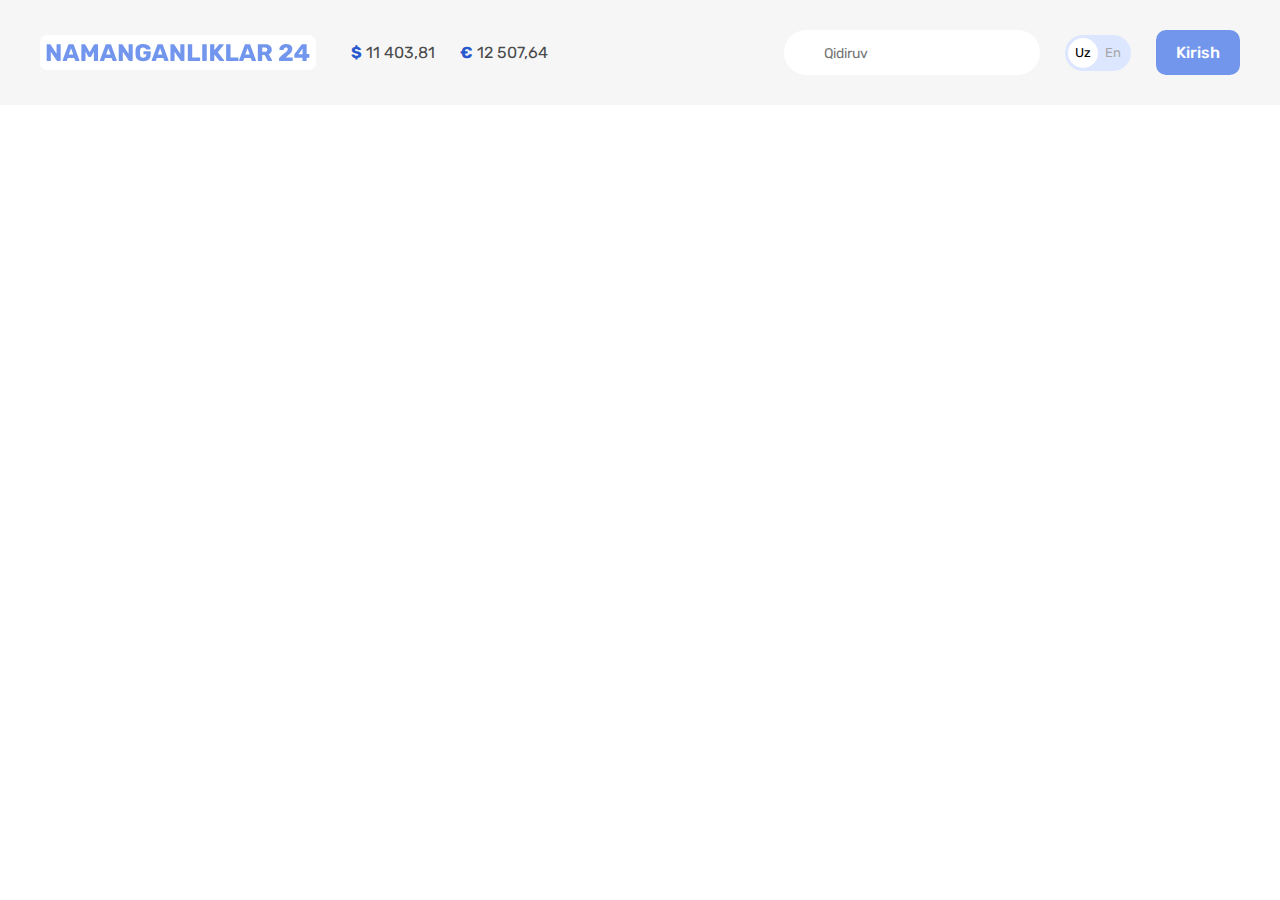
==== index.html @ aa5acceb "Add global search form and focus styles" ====
<!DOCTYPE html>
<html lang="uz">
<head>
  <meta charset="UTF-8">
  <meta http-equiv="X-UA-Compatible" content="IE=edge">
  <meta name="viewport" content="width=device-width, initial-scale=1.0">
  <title>N24</title>
  
  <!-- FONTS -->
  <link rel="preconnect" href="https://fonts.googleapis.com">
  <link rel="preconnect" href="https://fonts.gstatic.com" crossorigin>
  <link href="https://fonts.googleapis.com/css2?family=Rubik:wght@400;500;700&display=swap" rel="stylesheet">
  
  <!-- STYLE -->
  <link rel="stylesheet" href="../css/normalize.css">
  <link rel="stylesheet" href="../css/style.css">
</head>
<body>
  <!-- SITE HEADER -->
  <header class="site-header">
    
    <!-- SITE-HEADER-TOP -->
    <div class="site-header-top">
      <div class="site-header-top-container container">
        <!-- SITE-HEADER-LOGO -->
        <a class="site-header-logo" href="index.html">
          <img class="logo-img" src="img/logo-purple.svg" alt="N24 logo" width="264" height="28">
        </a>

        <!-- CURRENCY-RATES -->
        <ul class="currency-rates">
          <li class="currency-rates-item">
            <b class="currency-rates-type">$</b>
            <span class="currency-rates-value">11 403,81</span>
          </li>
          <li class="currency-rates-item">
            <b class="currency-rates-type">€</b>
            <span class="currency-rates-value">12 507,64</span>
          </li>
        </ul>

        <!-- GLOBAL-SEARCH-FORM -->
        <form class="global-search-form" action="https://echo.htmlacademy.ru" method="GET">
          <input class="global-search-form-input" type="search" id="" name="search" placeholder="Qidiruv" aria-label="Qidiruv" required >
        </form>
        <!-- LANG-TOGGLE -->
        <div class="lang-toggle">
          <a class="lang-toggle-link lang-toggle-link-active" href="index.html">Uz</a>
          <a class="lang-toggle-link" href="index.html/en">En</a>
        </div>

        <!-- SITE-HEADER-AUTH -->
        <a class="button button-primary" href="#">Kirish</a>
      </div>
    </div>
  </header>












  <!-- SITE NAV -->








</body>
</html>
---- css/style.css ----
/* GLOBAL */
*{
  box-sizing: border-box;
}

html{
  height: 100%;
  scroll-behavior: smooth;
}

body{
  display: flex;
  flex-direction: column;
  height: 100%;
  padding: 0;
  margin: 0;
  font-family: "Rubik", "Arial", sans-serif;
  font-size: 16px;
  line-height: 22px;
  background-color: #ffffff;
  color: #4a4b4c;
}

img{
  max-width: 100%;
  height: auto;
}

/* OUTLINE-STYLES */

*:focus{
  outline: 2px dashed #7296ec;
  outline-offset: 2px;
}


/* BUTTON */
.button{
  display: inline-block;
  padding: 13px 20px;
  border-radius: 10px;
  font-size: 16px;
  line-height: normal;
  font-weight: 500;
  text-decoration: none;
  text-align: center;
  cursor: pointer;
}

.button-primary:hover{
  opacity: 0.8;
}

.button-primary:active{
  opacity: 0.6;
}

.button-primary{
  background: #7296EC;
  color: #fff;
}

/* CONTAINER */
.container{
  width: 100%;
  max-width: 1240px;
  padding-left: 20px;
  padding-right: 20px;
  margin-left: auto;
  margin-right: auto;
}


/* SITE-HEADER */


/* SITE-HEADER-TOP */
.site-header-top {
  padding-top: 30px;
  padding-bottom: 30px;
  background-color: #f6f6f6;

}

.site-header-top-container {
  display: flex;
  align-items: center;
}

.site-header-logo {
  display: flex;
  padding: 8px 6px;
  margin-right: 35px;
  border-radius: 7px;
  background-color: #fff;
}

.site-header-logo:hover{
  opacity: 0.8;
}

.site-header-logo:active{
  opacity: 0.6;
}

/* CURRENCY-RATES */
.currency-rates {
  display: flex;
  align-items: center;
  padding: 0;
  margin: 0;
  margin-right: auto;
  list-style: none;
}
.currency-rates-item:not(:last-child) {
  margin-right: 25px;
}
.currency-rates-type {
  color: #2959ce;
}


/* GLOBAL-SEARCH-FORM */

.global-search-form{
  margin-right: 25px;
}

.global-search-form-input{
  padding-left: 40px;
  padding-right: 20px;
  padding-top: 15px;
  padding-bottom: 13px;
  border: none;
  border-radius: 60px;
  font-size: 14px;
  line-height: normal;
}


/* LANG-TOGGLE  */
.lang-toggle {
  display: flex;
  padding: 3px;
  margin-right: 25px;
  border-radius: 39px;
  background-color: #dce6ff;
}
.lang-toggle-link {
  width: 30px;
  height: 30px;
  border-radius: 50%;
  font-size: 13px;
  line-height: 30px;
  color: #a6a6a6;
  text-align: center;
  text-decoration: none;
}
.lang-toggle-link-active {
  background-color: #fff;
  color: #000;
}
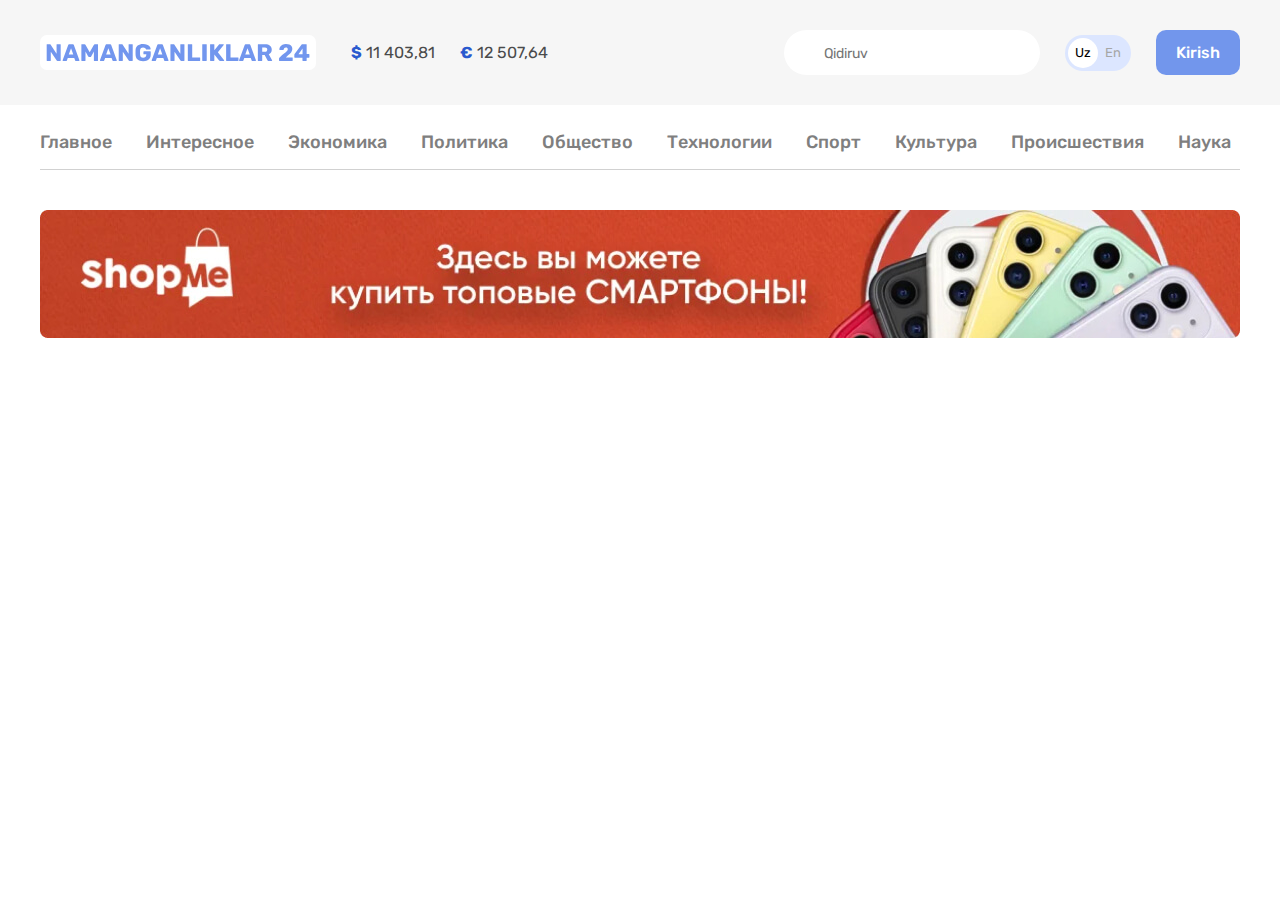
==== commit 2338a51c: "Add sitenav and site-header banner" ====
--- a/index.html
+++ b/index.html
@@ -53,6 +53,28 @@
         <a class="button button-primary" href="#">Kirish</a>
       </div>
     </div>
+    <div class="container">
+      <nav class="sitenav">
+        <ul class="sitenav-list">
+          <li class="sitenav-item"><a class="sitenav-link" href="#">Главное</a></li>
+          <li class="sitenav-item"><a class="sitenav-link" href="#">Интересное</a></li>
+          <li class="sitenav-item"><a class="sitenav-link" href="#">Экономика</a></li>
+          <li class="sitenav-item"><a class="sitenav-link" href="#">Политика</a></li>
+          <li class="sitenav-item"><a class="sitenav-link" href="#">Общество</a></li>
+          <li class="sitenav-item"><a class="sitenav-link" href="#">Технологии</a></li>
+          <li class="sitenav-item"><a class="sitenav-link" href="#">Спорт</a></li>
+          <li class="sitenav-item"><a class="sitenav-link" href="#">Культура</a></li>
+          <li class="sitenav-item"><a class="sitenav-link" href="#">Происшествия</a></li>
+          <li class="sitenav-item"><a class="sitenav-link" href="#">Наука</a></li>
+        </ul>
+      </nav>
+      <!-- SITE-HEADER-BANNER -->
+      <aside class="site-header-banner">
+        <a class="site-header-banner-link" href="https://olcha.uz" target="_blank">
+          <img class="site-header-banner-img" src="img/shopme-banner.jpg" alt="ShopMe banner" width="1200" height="128" srcset="img/shopme-banner.jpg 1x, img/shopme-banner@2x.jpg 2x">
+        </a>
+      </aside>
+    </div>
   </header>
 
 
--- a/css/style.css
+++ b/css/style.css
@@ -78,6 +78,7 @@
 .site-header-top {
   padding-top: 30px;
   padding-bottom: 30px;
+  margin-bottom: 10px;
   background-color: #f6f6f6;
 
 }
@@ -160,3 +161,44 @@
   background-color: #fff;
   color: #000;
 }
+
+.sitenav {
+  padding-top: 12px;
+  padding-bottom: 12px;
+  margin-bottom: 40px;
+  border-bottom: 1px solid #d1d1d1;
+  font-size: 18px;
+  font-weight: 500;
+  line-height: normal;
+}
+.sitenav-list {
+  display: flex;
+  flex-wrap: wrap;
+  align-items: center;
+  padding: 0;
+  margin: 0;
+  list-style: none;
+}
+.sitenav-item{
+  margin-top: 4px;
+  margin-bottom: 4px;
+}
+.sitenav-item:not(:last-child) {
+  margin-right: 34px;
+}
+.sitenav-link {
+  display: block;
+  color: #7f7f7f;
+  text-decoration: none;
+}
+.sitenav-link:hover{
+  color: #7296ec;
+}
+.sitenav-link:active{
+  opacity: 0.6;
+}
+
+/* SITE-HEADER-BANNER */
+.site-header-banner-link{
+  display: flex;
+}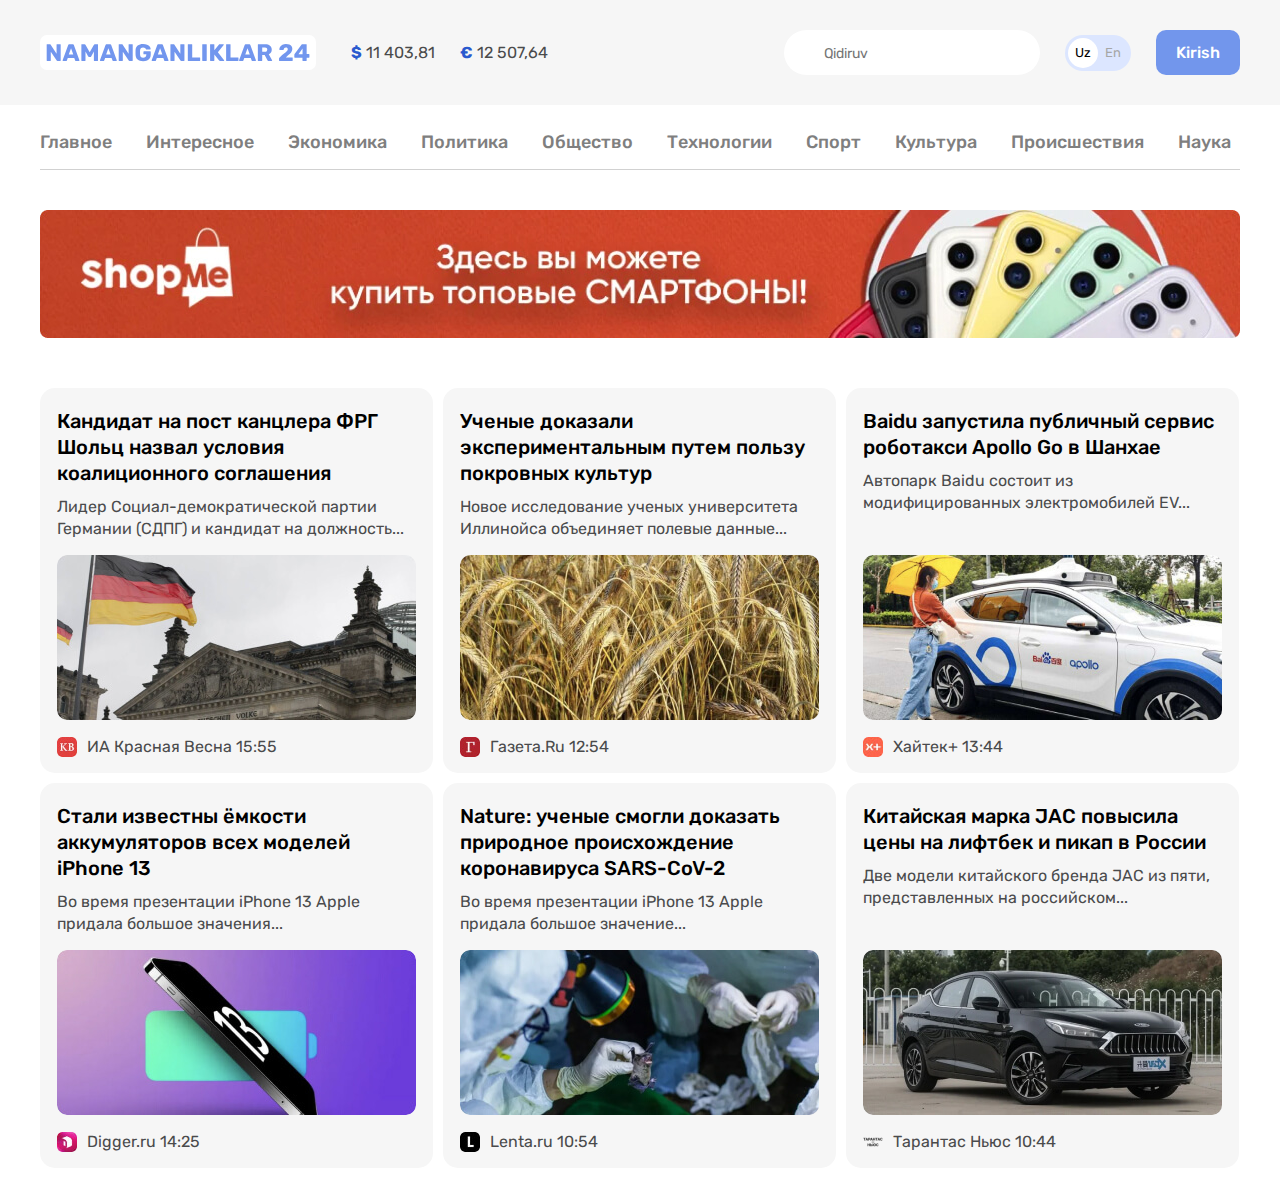
==== commit 46b413eb: "Add news grid" ====
--- a/index.html
+++ b/index.html
@@ -41,7 +41,7 @@
 
         <!-- GLOBAL-SEARCH-FORM -->
         <form class="global-search-form" action="https://echo.htmlacademy.ru" method="GET">
-          <input class="global-search-form-input" type="search" id="" name="search" placeholder="Qidiruv" aria-label="Qidiruv" required >
+          <input class="global-search-form-input" type="search" name="search" placeholder="Qidiruv" aria-label="Qidiruv" required >
         </form>
         <!-- LANG-TOGGLE -->
         <div class="lang-toggle">
@@ -77,7 +77,106 @@
     </div>
   </header>
 
-
+  <!-- MAIN-CONTENT -->
+  <main class="main-content">
+    <div class="container">
+    <!-- <h1>Namanganliklar24 - news site</h1> -->
+    <!-- TOP-NEWS -->
+    <section class="top-news">
+      <!-- <h2>Muhim yangiliklar</h2> -->
+      <!-- NEWS-GRID -->
+      <div class="news-grid">
+        <!-- NEWS-GRID-ITEM -->
+        <article class="news-grid-item article-card">
+          <h3 class="article-card-title">
+            <a class="article-card-link" href="#">Кандидат на пост канцлера ФРГ Шольц назвал условия коалиционного соглашения</a>
+          </h3>
+          <p class="article-card-text">Лидер Социал-демократической партии Германии (СДПГ) и кандидат на должность...</p>
+          <img class="article-card-img" src="img/germany.jpg" alt="geramany flag" width="360" height="165" srcset="img/germany.jpg 1x, img/germany@2x.jpg 2x">
+          <footer class="article-card-footer">
+            <img class="article-card-source-icon" src="img/krasnaya-vesna.jpg" alt="krasnaya-vesna" width="20" height="20" srcset="img/krasnaya-vesna.jpg, img/krasnaya-vesna@2x.jpg 2x">
+            <div class="article-card-source-time">
+              <span class="article-card-source">ИА Красная Весна</span>
+              <time datetime="2023-05-12T15:55:00">15:55</time>
+            </div>
+          </footer>
+        </article>
+        <article class="news-grid-item article-card">
+          <h3 class="article-card-title">
+            <a class="article-card-link" href="#">Ученые доказали экспериментальным путем пользу покровных культур</a>
+          </h3>
+          <p class="article-card-text">Новое исследование ученых университета Иллинойса объединяет полевые данные... </p>
+          <img class="article-card-img" src="img/wheat.jpg" alt="wheat image" width="360" height="165" srcset="img/wheat.jpg 1x, img/wheat@2x.jpg 2x">
+          <footer class="article-card-footer">
+            <img class="article-card-source-icon" src="img/gazeta-ru.jpg" alt="gazeta ru" width="20" height="20" srcset="img/gazeta-ru.jpg 1x, img/gazeta-ru@2x.jpg 2x">
+            <div class="article-card-source-time">
+              <span class="article-card-source">Газета.Ru</span>
+              <time datetime="2023-05-12T12:54:00">12:54</time>
+            </div>
+          </footer>
+        </article>
+        <article class="news-grid-item article-card">
+          <h3 class="article-card-title">
+            <a class="article-card-link" href="#">Baidu запустила публичный сервис роботакси Apollo Go в Шанхае</a>
+          </h3>
+          <p class="article-card-text">Автопарк Baidu состоит из модифицированных электромобилей EV... </p>
+          <img class="article-card-img" src="img/baidu.jpg" alt=" baidu car" width="360" height="165" srcset="img/baidu.jpg 1x, img/baidu@2x.jpg 2x">
+          <footer class="article-card-footer">
+            <img class="article-card-source-icon" src="img/hitech-plus.jpg" alt="hi tech plus" width="20" height="20" srcset="img/hitech-plus.jpg 1x, img/hitech-plus@2x.jpg 2x">
+            <div class="article-card-source-time">
+              <span class="article-card-source">Хайтек+</span>
+              <time datetime="2023-05-12T12:44:00">13:44</time>
+            </div>
+          </footer>
+        </article>
+        <article class="news-grid-item article-card">
+          <h3 class="article-card-title">
+            <a class="article-card-link" href="#">Стали известны ёмкости аккумуляторов всех моделей iPhone 13</a>
+          </h3>
+          <p class="article-card-text">Во время презентации iPhone 13 Apple придала большое значения...</p>
+          <img class="article-card-img" src="img/iphone13.jpg" alt="iphone 13" width="360" height="165" srcset="img/iphone13.jpg 1x, img/iphone13@2x.jpg 2x">
+          <footer class="article-card-footer">
+            <img class="article-card-source-icon" src="img/digger-logo.jpg" alt=" digger news" width="20" height="20" srcset="img/digger-logo.jpg 1x, img/digger-logo@2x.jpg 2x">
+            <div class="article-card-source-time">
+              <span class="article-card-source">Digger.ru</span>
+              <time datetime="2023-05-12T14:25:00">14:25</time>
+            </div>
+          </footer>
+        </article>
+        <article class="news-grid-item article-card">
+          <h3 class="article-card-title">
+            <a class="article-card-link" href="#">Nature: ученые смогли доказать природное происхождение коронавируса SARS-CoV-2</a>
+          </h3>
+          <p class="article-card-text">Во время презентации iPhone 13 Apple придала большое значение...</p>
+          <img class="article-card-img" src="img/sars-cov-2.jpg" alt="covid" width="360" height="165" srcset="img/sars-cov-2.jpg 1x, img/sars-cov-2@2x.jpg 2x">
+          <footer class="article-card-footer">
+            <img class="article-card-source-icon" src="img/Lenta.jpg" alt="lenta news" width="20" height="20" srcset="img/Lenta.jpg 1x, img/Lenta@2x.jpg 2x">
+            <div class="article-card-source-time">
+              <span class="article-card-source">Lenta.ru</span>
+              <time datetime="2023-05-12T10:54:00">10:54</time>
+            </div>
+          </footer>
+        </article>
+        <article class="news-grid-item article-card">
+          <h3 class="article-card-title">
+            <a class="article-card-link" href="#">Китайская марка JAC повысила цены на лифтбек и пикап в России</a>
+          </h3>
+          <p class="article-card-text">Две модели китайского бренда JAC из пяти, представленных на российском...</p>
+          <img class="article-card-img" src="img/jac.jpg" alt="jac auto" width="360" height="165" srcset="img/jac.jpg 1x, img/jac@2x.jpg 2x">
+          <footer class="article-card-footer">
+            <img class="article-card-source-icon" src="img/tarantas-news.png" alt="tarantas news" width="20" height="20" srcset="img/tarantas-news.png 1x, img/tarantas-news@2x.png 2x">
+            <div class="article-card-source-time">
+              <span class="article-card-source">Тарантас Ньюс</span>
+              <time datetime="2023-05-12T10:44:00">10:44</time>
+            </div>
+          </footer>
+        </article>
+      </div>
+
+
+    </section>
+    </div>
+  </main>
 
 
 
--- a/css/style.css
+++ b/css/style.css
@@ -201,4 +201,75 @@
 /* SITE-HEADER-BANNER */
 .site-header-banner-link{
   display: flex;
+}
+
+/* MAIN-CONTENT */
+.main-content{
+  flex-grow: 1;
+  padding-top: 50px;
+}
+
+
+/* NEWS-GRID */
+.news-grid {
+  display: flex;
+  flex-wrap: wrap;
+  margin-left: -10px;
+}
+.news-grid-item {
+  width: 393px;
+  margin-left: 10px;
+  margin-bottom: 10px;
+}
+.article-card {
+  display: flex;
+  flex-direction: column;
+  padding: 20px 17px 15px;
+  border-radius: 15px;
+  background-color: #f6f6f6;
+}
+.article-card-title {
+  margin-top: 0;
+  margin-bottom: 10px;
+  font-size: 20px;
+  font-weight: 500;
+  line-height: 26px;
+}
+.article-card-link {
+  display: inline-block;
+  color:#000;
+  text-decoration: none;
+}
+
+.article-card-link:hover{
+  color: #7296ec;
+}
+
+.article-card-link:active{
+  opacity: 0.6;
+}
+
+.article-card-text {
+  margin-top: 0;
+  margin-bottom: 15px;
+}
+.article-card-img {
+  width: 360px;
+  height: 165px;
+  margin-top: auto;
+  margin-bottom: 16px;
+  border-radius: 10px;
+  object-fit: cover;
+}
+.article-card-footer {
+  display: flex;
+  align-items: center;
+}
+.article-card-source-icon {
+  margin-right: 10px;
+  border-radius: 5px;
+}
+.article-card-source-time {
+}
+.article-card-source {
 }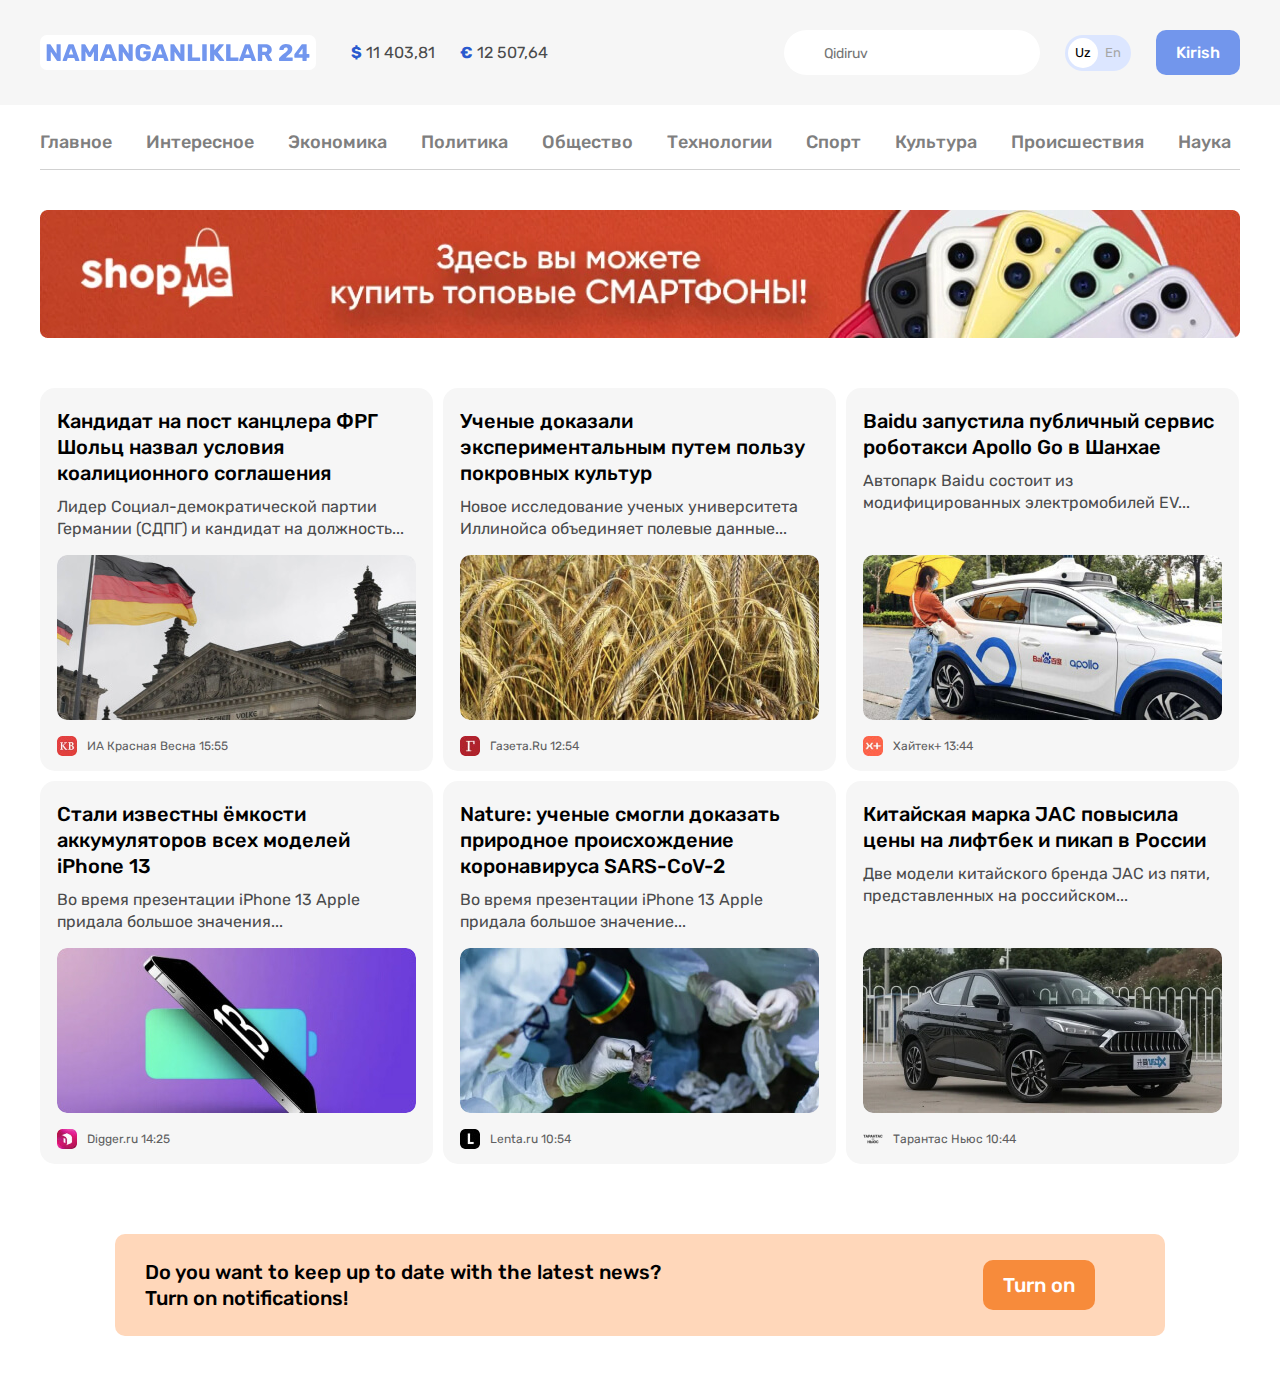
==== commit 9ecf2342: "Add notification cta" ====
--- a/index.html
+++ b/index.html
@@ -101,6 +101,7 @@
             </div>
           </footer>
         </article>
+        <!-- NEWS-GRID-ITEM -->
         <article class="news-grid-item article-card">
           <h3 class="article-card-title">
             <a class="article-card-link" href="#">Ученые доказали экспериментальным путем пользу покровных культур</a>
@@ -115,6 +116,7 @@
             </div>
           </footer>
         </article>
+        <!-- NEWS-GRID-ITEM -->
         <article class="news-grid-item article-card">
           <h3 class="article-card-title">
             <a class="article-card-link" href="#">Baidu запустила публичный сервис роботакси Apollo Go в Шанхае</a>
@@ -129,6 +131,7 @@
             </div>
           </footer>
         </article>
+        <!-- NEWS-GRID-ITEM -->
         <article class="news-grid-item article-card">
           <h3 class="article-card-title">
             <a class="article-card-link" href="#">Стали известны ёмкости аккумуляторов всех моделей iPhone 13</a>
@@ -143,6 +146,7 @@
             </div>
           </footer>
         </article>
+        <!-- NEWS-GRID-ITEM -->
         <article class="news-grid-item article-card">
           <h3 class="article-card-title">
             <a class="article-card-link" href="#">Nature: ученые смогли доказать природное происхождение коронавируса SARS-CoV-2</a>
@@ -157,6 +161,7 @@
             </div>
           </footer>
         </article>
+        <!-- NEWS-GRID-ITEM -->
         <article class="news-grid-item article-card">
           <h3 class="article-card-title">
             <a class="article-card-link" href="#">Китайская марка JAC повысила цены на лифтбек и пикап в России</a>
@@ -174,6 +179,13 @@
       </div>
 
 
+    </section>
+    <!-- NOTIFICATION-CTA -->
+    <section class="notification-cta">
+      <div class="notification-cta-text">Do you want to keep up to date with the latest news? 
+        <br> Turn on notifications!
+      </div>
+      <button class="button button-orange" type="button">Turn on</button>
     </section>
     </div>
   </main>
--- a/css/style.css
+++ b/css/style.css
@@ -38,6 +38,7 @@
 .button{
   display: inline-block;
   padding: 13px 20px;
+  border: 0;
   border-radius: 10px;
   font-size: 16px;
   line-height: normal;
@@ -47,16 +48,24 @@
   cursor: pointer;
 }
 
-.button-primary:hover{
+.button:hover{
   opacity: 0.8;
 }
 
-.button-primary:active{
+.button:active{
   opacity: 0.6;
 }
 
 .button-primary{
   background: #7296EC;
+  color: #fff;
+}
+
+.button-orange{
+  font-weight: 500;
+  font-size: 20px;
+  line-height: 24px;
+  background-color: #f78b3b;
   color: #fff;
 }
 
@@ -266,10 +275,31 @@
   align-items: center;
 }
 .article-card-source-icon {
+  width: 20px;
+  height: 20px;
   margin-right: 10px;
   border-radius: 5px;
 }
 .article-card-source-time {
-}
-.article-card-source {
-}+  font-size: 12px;
+  line-height: normal;
+  color: #5e5f61;
+}
+
+/* NOTIFICATION-CTA */
+
+.notification-cta {
+  display: flex;
+  justify-content: space-between;
+  align-items: center;
+  padding: 25px 70px 25px 30px;
+  margin: 60px 75px;
+  border-radius: 10px;
+  background-color: #ffd7ba
+}
+.notification-cta-text {
+  font-size: 20px;
+  font-weight: 500;
+  line-height: 26px;
+  color: #000000;
+}
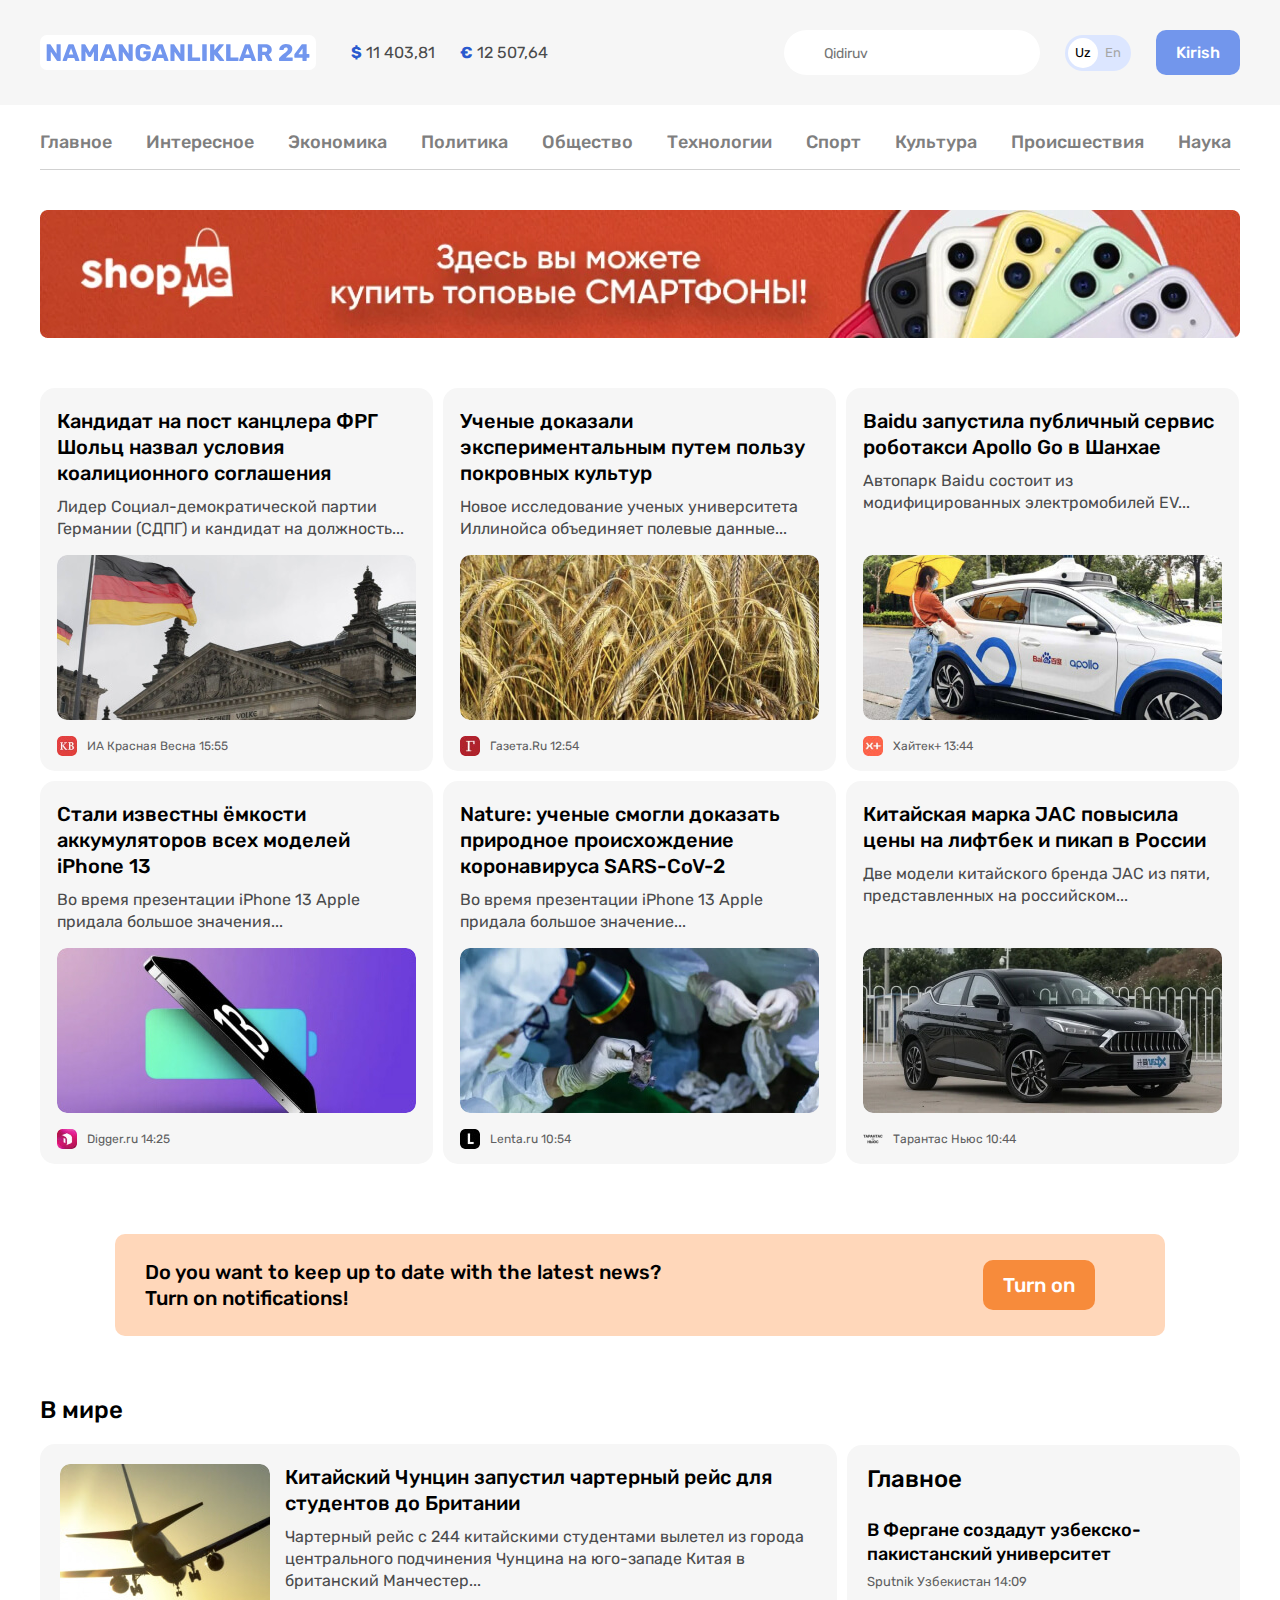
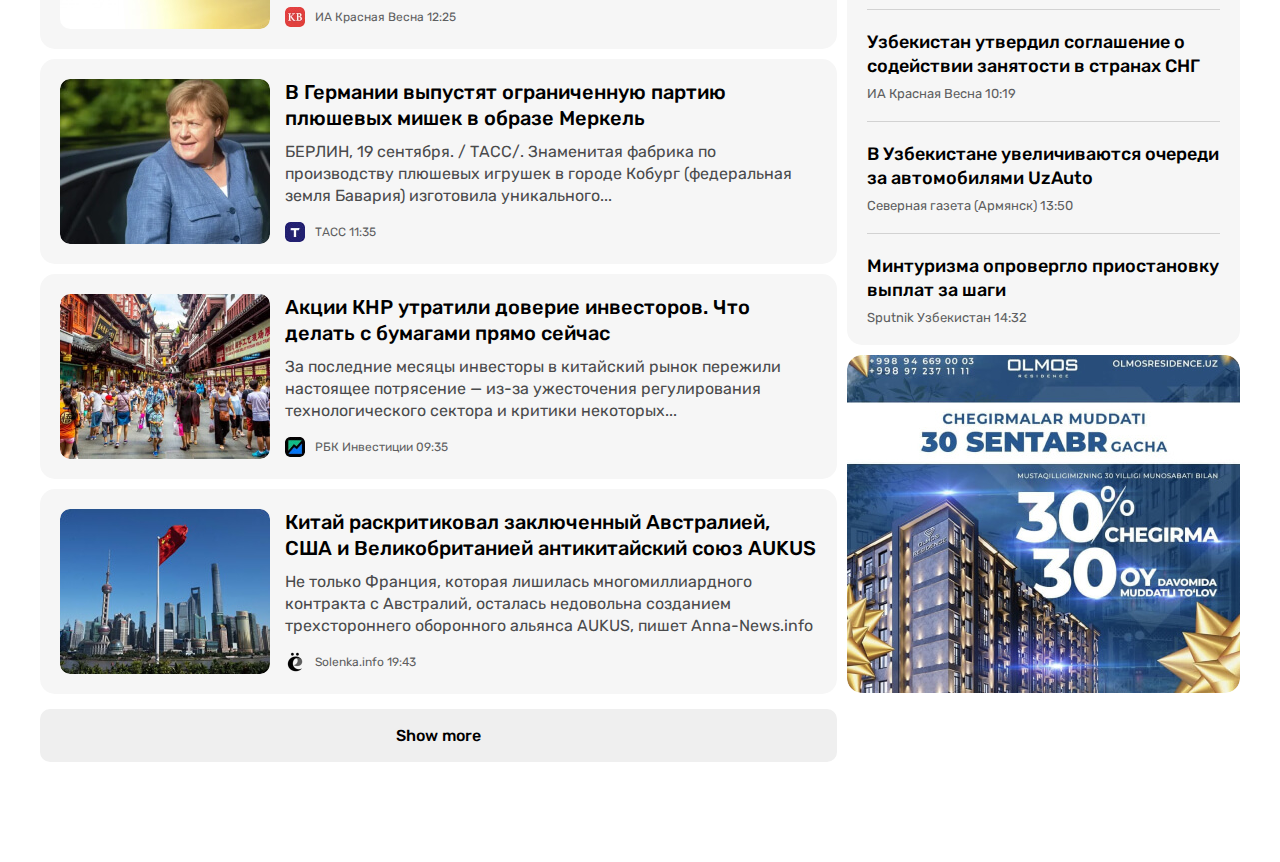
==== commit 55175e48: "Add global news and sidebar" ====
--- a/index.html
+++ b/index.html
@@ -80,113 +80,367 @@
   <!-- MAIN-CONTENT -->
   <main class="main-content">
     <div class="container">
-    <!-- <h1>Namanganliklar24 - news site</h1> -->
-    <!-- TOP-NEWS -->
-    <section class="top-news">
-      <!-- <h2>Muhim yangiliklar</h2> -->
-      <!-- NEWS-GRID -->
-      <div class="news-grid">
-        <!-- NEWS-GRID-ITEM -->
-        <article class="news-grid-item article-card">
-          <h3 class="article-card-title">
-            <a class="article-card-link" href="#">Кандидат на пост канцлера ФРГ Шольц назвал условия коалиционного соглашения</a>
-          </h3>
-          <p class="article-card-text">Лидер Социал-демократической партии Германии (СДПГ) и кандидат на должность...</p>
-          <img class="article-card-img" src="img/germany.jpg" alt="geramany flag" width="360" height="165" srcset="img/germany.jpg 1x, img/germany@2x.jpg 2x">
-          <footer class="article-card-footer">
-            <img class="article-card-source-icon" src="img/krasnaya-vesna.jpg" alt="krasnaya-vesna" width="20" height="20" srcset="img/krasnaya-vesna.jpg, img/krasnaya-vesna@2x.jpg 2x">
-            <div class="article-card-source-time">
-              <span class="article-card-source">ИА Красная Весна</span>
-              <time datetime="2023-05-12T15:55:00">15:55</time>
+      <!-- <h1>Namanganliklar24 - news site</h1> -->
+      <!-- TOP-NEWS -->
+      <section class="top-news">
+        <!-- <h2>Muhim yangiliklar</h2> -->
+        <!-- NEWS-GRID -->
+        <div class="news-grid">
+          <!-- NEWS-GRID-ITEM -->
+          <article class="news-grid-item article-card">
+            <h3 class="article-card-title">
+              <a class="article-card-link" href="#">Кандидат на пост канцлера ФРГ Шольц назвал условия коалиционного соглашения</a>
+            </h3>
+            <p class="article-card-text">Лидер Социал-демократической партии Германии (СДПГ) и кандидат на должность...</p>
+            <img class="article-card-img" src="img/germany.jpg" alt="geramany flag" width="360" height="165" srcset="img/germany.jpg 1x, img/germany@2x.jpg 2x">
+            <footer class="article-card-footer">
+              <img class="article-card-source-icon" src="img/krasnaya-vesna.jpg" alt="krasnaya-vesna" width="20" height="20" srcset="img/krasnaya-vesna.jpg, img/krasnaya-vesna@2x.jpg 2x">
+              <div class="article-card-source-time">
+                <span class="article-card-source">ИА Красная Весна</span>
+                <time datetime="2023-05-12T15:55:00">15:55</time>
+              </div>
+            </footer>
+          </article>
+          <!-- NEWS-GRID-ITEM -->
+          <article class="news-grid-item article-card">
+            <h3 class="article-card-title">
+              <a class="article-card-link" href="#">Ученые доказали экспериментальным путем пользу покровных культур</a>
+            </h3>
+            <p class="article-card-text">Новое исследование ученых университета Иллинойса объединяет полевые данные... </p>
+            <img class="article-card-img" src="img/wheat.jpg" alt="wheat image" width="360" height="165" srcset="img/wheat.jpg 1x, img/wheat@2x.jpg 2x">
+            <footer class="article-card-footer">
+              <img class="article-card-source-icon" src="img/gazeta-ru.jpg" alt="gazeta ru" width="20" height="20" srcset="img/gazeta-ru.jpg 1x, img/gazeta-ru@2x.jpg 2x">
+              <div class="article-card-source-time">
+                <span class="article-card-source">Газета.Ru</span>
+                <time datetime="2023-05-12T12:54:00">12:54</time>
+              </div>
+            </footer>
+          </article>
+          <!-- NEWS-GRID-ITEM -->
+          <article class="news-grid-item article-card">
+            <h3 class="article-card-title">
+              <a class="article-card-link" href="#">Baidu запустила публичный сервис роботакси Apollo Go в Шанхае</a>
+            </h3>
+            <p class="article-card-text">Автопарк Baidu состоит из модифицированных электромобилей EV... </p>
+            <img class="article-card-img" src="img/baidu.jpg" alt=" baidu car" width="360" height="165" srcset="img/baidu.jpg 1x, img/baidu@2x.jpg 2x">
+            <footer class="article-card-footer">
+              <img class="article-card-source-icon" src="img/hitech-plus.jpg" alt="hi tech plus" width="20" height="20" srcset="img/hitech-plus.jpg 1x, img/hitech-plus@2x.jpg 2x">
+              <div class="article-card-source-time">
+                <span class="article-card-source">Хайтек+</span>
+                <time datetime="2023-05-12T12:44:00">13:44</time>
+              </div>
+            </footer>
+          </article>
+          <!-- NEWS-GRID-ITEM -->
+          <article class="news-grid-item article-card">
+            <h3 class="article-card-title">
+              <a class="article-card-link" href="#">Стали известны ёмкости аккумуляторов всех моделей iPhone 13</a>
+            </h3>
+            <p class="article-card-text">Во время презентации iPhone 13 Apple придала большое значения...</p>
+            <img class="article-card-img" src="img/iphone13.jpg" alt="iphone 13" width="360" height="165" srcset="img/iphone13.jpg 1x, img/iphone13@2x.jpg 2x">
+            <footer class="article-card-footer">
+              <img class="article-card-source-icon" src="img/digger-logo.jpg" alt=" digger news" width="20" height="20" srcset="img/digger-logo.jpg 1x, img/digger-logo@2x.jpg 2x">
+              <div class="article-card-source-time">
+                <span class="article-card-source">Digger.ru</span>
+                <time datetime="2023-05-12T14:25:00">14:25</time>
+              </div>
+            </footer>
+          </article>
+          <!-- NEWS-GRID-ITEM -->
+          <article class="news-grid-item article-card">
+            <h3 class="article-card-title">
+              <a class="article-card-link" href="#">Nature: ученые смогли доказать природное происхождение коронавируса SARS-CoV-2</a>
+            </h3>
+            <p class="article-card-text">Во время презентации iPhone 13 Apple придала большое значение...</p>
+            <img class="article-card-img" src="img/sars-cov-2.jpg" alt="covid" width="360" height="165" srcset="img/sars-cov-2.jpg 1x, img/sars-cov-2@2x.jpg 2x">
+            <footer class="article-card-footer">
+              <img class="article-card-source-icon" src="img/Lenta.jpg" alt="lenta news" width="20" height="20" srcset="img/Lenta.jpg 1x, img/Lenta@2x.jpg 2x">
+              <div class="article-card-source-time">
+                <span class="article-card-source">Lenta.ru</span>
+                <time datetime="2023-05-12T10:54:00">10:54</time>
+              </div>
+            </footer>
+          </article>
+          <!-- NEWS-GRID-ITEM -->
+          <article class="news-grid-item article-card">
+            <h3 class="article-card-title">
+              <a class="article-card-link" href="#">Китайская марка JAC повысила цены на лифтбек и пикап в России</a>
+            </h3>
+            <p class="article-card-text">Две модели китайского бренда JAC из пяти, представленных на российском...</p>
+            <img class="article-card-img" src="img/jac.jpg" alt="jac auto" width="360" height="165" srcset="img/jac.jpg 1x, img/jac@2x.jpg 2x">
+            <footer class="article-card-footer">
+              <img class="article-card-source-icon" src="img/tarantas-news.png" alt="tarantas news" width="20" height="20" srcset="img/tarantas-news.png 1x, img/tarantas-news@2x.png 2x">
+              <div class="article-card-source-time">
+                <span class="article-card-source">Тарантас Ньюс</span>
+                <time datetime="2023-05-12T10:44:00">10:44</time>
+              </div>
+            </footer>
+          </article>
+        </div>
+      </section>
+
+      <!-- NOTIFICATION-CTA -->
+      <section class="notification-cta">
+        <div class="notification-cta-text">Do you want to keep up to date with the latest news? 
+          <br> Turn on notifications!
+        </div>
+        <button class="button button-orange" type="button">Turn on</button>
+      </section>
+
+      <!-- GLOBAL-NEW
+      <section class="global-news">
+        <h2 class="global-news-header">In the world</h2>
+        <div class="global-news-grid">
+          GLOBAL-NEWS-LEFT
+          <div class="global-news-left">
+            GLOBAL-NEWS-ITEM
+            <article class="global-news-item global-article-card">
+              <img class="global-news-img" src="img/aircraft.jpg" alt="aircraft" width="210" height="165" srcset="img/aircraft.jpg 1x, img/aircraft@2x.jpg 2x">
+              <div class="global-content">
+                <h3 class="global-content-header"><a class="global-card-link" href="#">Китайский Чунцин запустил чартерный рейс для студентов до Британии</a></h3>
+                <p class="global-content-text">Чартерный рейс с 244 китайскими студентами вылетел из города центрального подчинения      Чунцина на юго-западе Китая в британский Манчестер...
+                </p>
+                <footer class="global-article-card-footer">
+                  <img class="global-article-card-icon" src="img/krasnaya-vesna.jpg" alt="krasnaya vesna news" width="20" height="20" srcset="img/krasnaya-vesna.jpg 1x, img/krasnaya-vesna@2x.jpg 2x">
+                  <div class="global-article-card-time">
+                    <span class="global-article-card-source">ИА Красная Весна</span>
+                    <time datetime="2023-05-12T12:25:00">12:25</time>
+                  </div>
+                </footer>
+              </div>
+            </article>
+            GLOBAL-NEWS-ITEM
+            <article class="global-news-item global-article-card">
+              <img class="global-news-img" src="img/merkel.jpg" alt="angela merkel" width="210" height="165" srcset="img/merkel.jpg 1x, img/merkel@2x.jpg 2x">
+              <div class="global-content">
+                <h3 class="global-content-header"><a class="global-card-link" href="#">В Германии выпустят ограниченную партию плюшевых мишек в образе Меркель</a></h3>
+                <p class="global-content-text">БЕРЛИН, 19 сентября. / ТАСС/. Знаменитая фабрика по производству плюшевых игрушек в городе Кобург (федеральная земля Бавария) изготовила уникального...
+                </p>
+                <footer class="global-article-card-footer">
+                  <img class="global-article-card-icon" src="img/tass.jpg" alt="TASS news" width="20" height="20" srcset="img/tass.jpg 1x, img/tass@2x.jpg 2x">
+                  <div class="global-article-card-time">
+                    <span class="global-article-card-source">ТАСС</span>
+                    <time datetime="2023-05-12T11:35:00">11:35</time>
+                  </div>
+                </footer>
+              </div>
+            </article>
+            GLOBAL-NEWS-ITEM
+            <article class="global-news-item global-article-card">
+              <img class="global-news-img" src="img/china.jpg" alt="china flag" width="210" height="165" srcset="img/china.jpg 1x, img/china@2x.jpg 2x">
+              <div class="global-content">
+                <h3 class="global-content-header"><a class="global-card-link" href="#">Акции КНР утратили доверие инвесторов. Что делать с бумагами прямо сейчас</a></h3>
+                <p class="global-content-text">За последние месяцы инвесторы в китайский рынок пережили настоящее потрясение — из-за ужесточения регулирования технологического сектора и критики некоторых...
+                </p>
+                <footer class="global-article-card-footer">
+                  <img class="global-article-card-icon" src="img/rbk.jpg" alt="rbk news" width="20" height="20" srcset="img/rbk.jpg 1x, img/rbk@2x.jpg 2x">
+                  <div class="global-article-card-time">
+                    <span class="global-article-card-source">РБК Инвестиции</span>
+                    <time datetime="2023-05-12T09:35:00">09:35</time>
+                  </div>
+                </footer>
+              </div>
+            </article>
+            GLOBAL-NEWS-ITEM
+            <article class="global-news-item global-article-card">
+              <img class="global-news-img" src="img/aukus.jpg" alt="aukus" width="210" height="165" srcset="img/aukus.jpg 1x, img/aukus@2x.jpg 2x">
+              <div class="global-content">
+                <h3 class="global-content-header"><a class="global-card-link" href="#">Китай раскритиковал заключенный Австралией, США и Великобританией антикитайский союз AUKUS</a></h3>
+                <p class="global-content-text">Не только Франция, которая лишилась многомиллиардного контракта с Австралий, осталась недовольна созданием трехстороннего оборонного альянса AUKUS, пишет Anna-News.info
+                </p>
+                <footer class="global-article-card-footer">
+                  <img class="global-article-card-icon" src="img/solenko.png" alt="solenko" width="20" height="20" srcset="img/solenko.png 1x, img/solenko@2.png 2x">
+                  <div class="global-article-card-time">
+                    <span class="global-article-card-source">Solenka.info</span>
+                    <time datetime="2023-05-12T19:43:00">19:43</time>
+                  </div>
+                </footer>
+              </div>
+            </article>
+          </div>
+          GLOBAL-NEWS-RIGHT
+          <div class="global-news-right">
+            COUNTRY-NEWS
+            <div class="country-news">
+              <h2 class="country-news-header">Главное</h2>
+              COUNTRY-NEWS-CONTENT
+              <div class="country-news-content">
+                <h3 class="country-news-content-text">
+                  <a href="#">В Фергане создадут узбекско-пакистанский университет</a>
+                </h3>
+                <div class="country-news-card-time">
+                  <span class="country-news-card-source">Sputnik Узбекистан</span>
+                  <time datetime="2023-05-12T14:09:00">14:09</time>
+                </div>
+              </div>
+              COUNTRY-NEWS-CONTENT
+              <div class="country-news-content">
+                <h3 class="country-news-content-text">
+                  <a href="#">Узбекистан утвердил соглашение о содействии занятости в странах СНГ</a>
+                </h3>
+                <div class="country-news-card-time">
+                  <span class="country-news-card-source">ИА Красная Весна</span>
+                  <time datetime="2023-05-12T10:19:00">10:19</time>
+                </div>
+              </div>
+              COUNTRY-NEWS-CONTENT
+              <div class="country-news-content">
+                <h3 class="country-news-content-text">
+                  <a href="#">В Узбекистане увеличиваются очереди за автомобилями UzAuto</a>
+                </h3>
+                <div class="country-news-card-time">
+                  <span class="country-news-card-source">Северная газета (Армянск)</span>
+                  <time datetime="2023-05-12T13:50:00">13:50</time>
+                </div>
+              </div>
+              COUNTRY-NEWS-CONTENT
+              <div class="country-news-content">
+                <h3 class="country-news-content-text">
+                  <a href="#">Минтуризма опровергло приостановку выплат за шаги</a>
+                </h3>
+                <div class="country-news-card-time">
+                  <span class="country-news-card-source">Sputnik Узбекистан</span>
+                  <time datetime="2023-05-12T14:32:00">14:32</time>
+                </div>
+              </div>
             </div>
-          </footer>
-        </article>
-        <!-- NEWS-GRID-ITEM -->
-        <article class="news-grid-item article-card">
-          <h3 class="article-card-title">
-            <a class="article-card-link" href="#">Ученые доказали экспериментальным путем пользу покровных культур</a>
-          </h3>
-          <p class="article-card-text">Новое исследование ученых университета Иллинойса объединяет полевые данные... </p>
-          <img class="article-card-img" src="img/wheat.jpg" alt="wheat image" width="360" height="165" srcset="img/wheat.jpg 1x, img/wheat@2x.jpg 2x">
-          <footer class="article-card-footer">
-            <img class="article-card-source-icon" src="img/gazeta-ru.jpg" alt="gazeta ru" width="20" height="20" srcset="img/gazeta-ru.jpg 1x, img/gazeta-ru@2x.jpg 2x">
-            <div class="article-card-source-time">
-              <span class="article-card-source">Газета.Ru</span>
-              <time datetime="2023-05-12T12:54:00">12:54</time>
+            <a class="advertising-link">
+              <img class="advertising-image" src="img/advertising.jpg" alt="advertising" width="393" height="338" srcset="img/advertising.jpg 1x, img/advertising@2x.jpg 2x">
+            </a>
+          </div> 
+        </div>
+        <button class="button all-global-button" type="button">See more</button>
+      </section> -->
+      
+      <div class="layout-2-1">
+        <!-- GLOBAL-NEWS -->
+        <div class="layout-2-1-main">
+          <section class="global-news">
+            <h2 class="global-news-heading">В мире</h2>
+            <!-- NEWS LIST -->
+            <div class="news-list">
+              <div class="news-list-item article-card-horizontal">
+                <img class="article-card-horizontal-img" src="img/aircraft.jpg" alt="aircraft" width="210" height="165" srcset="img/aircraft.jpg 1x, img/aircraft@2x.jpg 2x">
+                <div class="article-card-horizontal-content">
+                  <h3 class="article-card-horizontal-title">
+                    <a class="article-card-horizontal-link" href="#">Китайский Чунцин запустил чартерный рейс для студентов до Британии</a>
+                  </h3>
+                  <p class="article-card-horizontal-text">Чартерный рейс с 244 китайскими студентами вылетел из города центрального подчинения Чунцина на юго-западе Китая в британский Манчестер...</p>
+                  <footer class="article-card-horizontal-footer">
+                    <img class="article-card-horizontal-source-icon" src="" alt="krasnaya vesna news" width="20" height="20" srcset="img/krasnaya-vesna.jpg 1x, img/krasnaya-vesna@2x.jpg 2x">
+                    <div class="article-card-horizontal-source-time">
+                      <span class="article-card-horizontal-source">ИА Красная Весна</span>
+                      <time datetime="2023-05-12T12:25:00">12:25</time>
+                    </div>
+                  </footer>
+                </div>
+              </div>
+              <div class="news-list-item article-card-horizontal">
+                <img class="article-card-horizontal-img" src="img/merkel.jpg" alt="aircraft" width="210" height="165" srcset="img/merkel.jpg 1x, img/merkel@2x.jpg 2x">
+                <div class="article-card-horizontal-content">
+                  <h3 class="article-card-horizontal-title">
+                    <a class="article-card-horizontal-link" href="#">В Германии выпустят ограниченную партию плюшевых мишек в образе Меркель</a>
+                  </h3>
+                  <p class="article-card-horizontal-text">БЕРЛИН, 19 сентября. / ТАСС/. Знаменитая фабрика по производству плюшевых игрушек в городе Кобург (федеральная земля Бавария) изготовила уникального...</p>
+                  <footer class="article-card-horizontal-footer">
+                    <img class="article-card-horizontal-source-icon" src="img/tass.jpg" alt="tass news" width="20" height="20" srcset="img/tass.jpg 1x, img/tass@2x.jpg 2x">
+                    <div class="article-card-horizontal-source-time">
+                      <span class="article-card-horizontal-source">ТАСС</span>
+                      <time datetime="2023-05-12T11:35:00">11:35</time>
+                    </div>
+                  </footer>
+                </div>
+              </div>
+              <div class="news-list-item article-card-horizontal">
+                <img class="article-card-horizontal-img" src="img/china.jpg" alt="china" width="210" height="165" srcset="img/china.jpg 1x, img/china@2x.jpg 2x">
+                <div class="article-card-horizontal-content">
+                  <h3 class="article-card-horizontal-title">
+                    <a class="article-card-horizontal-link" href="#">Акции КНР утратили доверие инвесторов. Что делать с бумагами прямо сейчас</a>
+                  </h3>
+                  <p class="article-card-horizontal-text">За последние месяцы инвесторы в китайский рынок пережили настоящее потрясение — из-за ужесточения регулирования технологического сектора и критики некоторых...</p>
+                  <footer class="article-card-horizontal-footer">
+                    <img class="article-card-horizontal-source-icon" src="img/rbk.jpg" alt="rbk news" width="20" height="20" srcset="img/rbk.jpg 1x, img/rbk@2x.jpg 2x">
+                    <div class="article-card-horizontal-source-time">
+                      <span class="article-card-horizontal-source">РБК Инвестиции</span>
+                      <time datetime="2023-05-12T09:35:00">09:35</time>
+                    </div>
+                  </footer>
+                </div>
+              </div>
+              <div class="news-list-item article-card-horizontal">
+                <img class="article-card-horizontal-img" src="img/aukus.jpg" alt="aukus" width="210" height="165" srcset="img/aukus.jpg 1x, img/aukus@2x.jpg 2x">
+                <div class="article-card-horizontal-content">
+                  <h3 class="article-card-horizontal-title">
+                    <a class="article-card-horizontal-link" href="#">Китай раскритиковал заключенный Австралией, США и Великобританией антикитайский союз AUKUS</a>
+                  </h3>
+                  <p class="article-card-horizontal-text">Не только Франция, которая лишилась многомиллиардного контракта с Австралий, осталась недовольна созданием трехстороннего оборонного альянса AUKUS, пишет Anna-News.info</p>
+                  <footer class="article-card-horizontal-footer">
+                    <img class="article-card-horizontal-source-icon" src="img/solenko.png" alt="solenka news" width="20" height="20" srcset="img/solenko.png 1x, img/solenko@2x.png 2x">
+                    <div class="article-card-horizontal-source-time">
+                      <span class="article-card-horizontal-source">Solenka.info</span>
+                      <time datetime="2023-05-12T19:43:00">19:43</time>
+                    </div>
+                  </footer>
+                </div>
+              </div>
             </div>
-          </footer>
-        </article>
-        <!-- NEWS-GRID-ITEM -->
-        <article class="news-grid-item article-card">
-          <h3 class="article-card-title">
-            <a class="article-card-link" href="#">Baidu запустила публичный сервис роботакси Apollo Go в Шанхае</a>
-          </h3>
-          <p class="article-card-text">Автопарк Baidu состоит из модифицированных электромобилей EV... </p>
-          <img class="article-card-img" src="img/baidu.jpg" alt=" baidu car" width="360" height="165" srcset="img/baidu.jpg 1x, img/baidu@2x.jpg 2x">
-          <footer class="article-card-footer">
-            <img class="article-card-source-icon" src="img/hitech-plus.jpg" alt="hi tech plus" width="20" height="20" srcset="img/hitech-plus.jpg 1x, img/hitech-plus@2x.jpg 2x">
-            <div class="article-card-source-time">
-              <span class="article-card-source">Хайтек+</span>
-              <time datetime="2023-05-12T12:44:00">13:44</time>
-            </div>
-          </footer>
-        </article>
-        <!-- NEWS-GRID-ITEM -->
-        <article class="news-grid-item article-card">
-          <h3 class="article-card-title">
-            <a class="article-card-link" href="#">Стали известны ёмкости аккумуляторов всех моделей iPhone 13</a>
-          </h3>
-          <p class="article-card-text">Во время презентации iPhone 13 Apple придала большое значения...</p>
-          <img class="article-card-img" src="img/iphone13.jpg" alt="iphone 13" width="360" height="165" srcset="img/iphone13.jpg 1x, img/iphone13@2x.jpg 2x">
-          <footer class="article-card-footer">
-            <img class="article-card-source-icon" src="img/digger-logo.jpg" alt=" digger news" width="20" height="20" srcset="img/digger-logo.jpg 1x, img/digger-logo@2x.jpg 2x">
-            <div class="article-card-source-time">
-              <span class="article-card-source">Digger.ru</span>
-              <time datetime="2023-05-12T14:25:00">14:25</time>
-            </div>
-          </footer>
-        </article>
-        <!-- NEWS-GRID-ITEM -->
-        <article class="news-grid-item article-card">
-          <h3 class="article-card-title">
-            <a class="article-card-link" href="#">Nature: ученые смогли доказать природное происхождение коронавируса SARS-CoV-2</a>
-          </h3>
-          <p class="article-card-text">Во время презентации iPhone 13 Apple придала большое значение...</p>
-          <img class="article-card-img" src="img/sars-cov-2.jpg" alt="covid" width="360" height="165" srcset="img/sars-cov-2.jpg 1x, img/sars-cov-2@2x.jpg 2x">
-          <footer class="article-card-footer">
-            <img class="article-card-source-icon" src="img/Lenta.jpg" alt="lenta news" width="20" height="20" srcset="img/Lenta.jpg 1x, img/Lenta@2x.jpg 2x">
-            <div class="article-card-source-time">
-              <span class="article-card-source">Lenta.ru</span>
-              <time datetime="2023-05-12T10:54:00">10:54</time>
-            </div>
-          </footer>
-        </article>
-        <!-- NEWS-GRID-ITEM -->
-        <article class="news-grid-item article-card">
-          <h3 class="article-card-title">
-            <a class="article-card-link" href="#">Китайская марка JAC повысила цены на лифтбек и пикап в России</a>
-          </h3>
-          <p class="article-card-text">Две модели китайского бренда JAC из пяти, представленных на российском...</p>
-          <img class="article-card-img" src="img/jac.jpg" alt="jac auto" width="360" height="165" srcset="img/jac.jpg 1x, img/jac@2x.jpg 2x">
-          <footer class="article-card-footer">
-            <img class="article-card-source-icon" src="img/tarantas-news.png" alt="tarantas news" width="20" height="20" srcset="img/tarantas-news.png 1x, img/tarantas-news@2x.png 2x">
-            <div class="article-card-source-time">
-              <span class="article-card-source">Тарантас Ньюс</span>
-              <time datetime="2023-05-12T10:44:00">10:44</time>
-            </div>
-          </footer>
-        </article>
+            <button class="news-list-more-button button button-block" type="button">Show more</button>
+          </section>
+        </div>
+        <!-- SIDEBAR -->
+        <div class="layout-2-1-sidebar">
+          <div class="sidebar">
+            <!-- SIDEBAR-NEWS-CARD -->
+            <section class="layout-2-1-sidebar-item sidebar-news-card">
+              <h3 class="sidebar-news-card-heading">Главное</h3>
+              <ul class="sidebar-news-card-list">
+                <li class="sidebar-news-card-item">
+                  <h3 class="sidebar-news-card-title">
+                    <a class="sidebar-news-card-ink" href="">В Фергане создадут узбекско-пакистанский университет</a>
+                  </h3>
+                  <div class="sidebar-news-card-source-time">
+                    <span class="sidebar-news-card-source">Sputnik Узбекистан</span>
+                    <time datetime="2023-05-12T14:09:00">14:09</time>
+                  </div>
+                </li>
+                <li class="sidebar-news-card-item">
+                  <h3 class="sidebar-news-card-title">
+                    <a class="sidebar-news-card-ink" href="">Узбекистан утвердил соглашение о содействии занятости в странах СНГ</a>
+                  </h3>
+                  <div class="sidebar-news-card-source-time">
+                    <span class="sidebar-news-card-source">ИА Красная Весна</span>
+                    <time datetime="2023-05-12T10:19:00">10:19</time>
+                  </div>
+                </li>
+                <li class="sidebar-news-card-item">
+                  <h3 class="sidebar-news-card-title">
+                    <a class="sidebar-news-card-ink" href="">В Узбекистане увеличиваются очереди за автомобилями UzAuto</a>
+                  </h3>
+                  <div class="sidebar-news-card-source-time">
+                    <span class="sidebar-news-card-source">Северная газета (Армянск)</span>
+                    <time datetime="2023-05-12T13:50:00">13:50</time>
+                  </div>
+                </li>
+                <li class="sidebar-news-card-item">
+                  <h3 class="sidebar-news-card-title">
+                    <a class="sidebar-news-card-ink" href="">Минтуризма опровергло приостановку выплат за шаги</a>
+                  </h3>
+                  <div class="sidebar-news-card-source-time">
+                    <span class="sidebar-news-card-source">Sputnik Узбекистан</span>
+                    <time datetime="2023-05-12T14:32:00">14:32</time>
+                  </div>
+                </li>
+              </ul>
+            </section>
+
+            <aside class="layout-2-1-sidebar-item sidebar-ad">
+              <a class="sidebar-ad-link" href="" target="_blank">
+                <img class="sidebar-ad-img" src="img/advertising.jpg" alt="sidebar ad" width="393" height="338" srcset="img/advertising.jpg 1x, img/advertising@2x.jpg 2x">
+              </a>
+            </aside>
+          </div>
+        </div>
       </div>
-
-
-    </section>
-    <!-- NOTIFICATION-CTA -->
-    <section class="notification-cta">
-      <div class="notification-cta-text">Do you want to keep up to date with the latest news? 
-        <br> Turn on notifications!
-      </div>
-      <button class="button button-orange" type="button">Turn on</button>
-    </section>
     </div>
   </main>
 
--- a/css/style.css
+++ b/css/style.css
@@ -56,6 +56,10 @@
   opacity: 0.6;
 }
 
+.button-block{
+  display: block;
+  width: 100%;
+}
 .button-primary{
   background: #7296EC;
   color: #fff;
@@ -68,6 +72,8 @@
   background-color: #f78b3b;
   color: #fff;
 }
+
+
 
 /* CONTAINER */
 .container{
@@ -216,6 +222,7 @@
 .main-content{
   flex-grow: 1;
   padding-top: 50px;
+  padding-bottom: 100px;
 }
 
 
@@ -303,3 +310,347 @@
   line-height: 26px;
   color: #000000;
 }
+
+
+/* GLOBAL-NEWS */
+/* .global-news {
+  display: flex;
+  flex-direction: column;
+  margin-bottom: 100px;
+}
+.global-news-header {
+  margin-bottom: 20px;
+  font-size: 24px;
+  font-weight: 500;
+  line-height: 28px;
+  color: #000;
+}
+.global-news-grid {
+  display: flex;
+} */
+
+/* GLOBAL-NEWS-LEFT */
+/* .global-news-left {
+}
+.global-news-item {
+  width: 797px;
+  padding: 20px 20px 20px 17px;
+  margin-right: 10px;
+  background: #F6F6F6;
+  border-radius: 15px;
+}
+
+.global-news-item:not(:last-child){
+  margin-bottom: 10px;
+}
+
+.global-news-item:last-child{
+  margin-bottom: 17px;
+}
+
+.global-article-card {
+  display: flex;
+}
+.global-news-img {
+  width: 210px;
+  height: 165px;
+  margin-right: 15px;
+  margin-top: auto;
+  object-fit: cover;
+}
+.global-content {
+
+}
+
+.global-content-header {
+  margin: 0;
+  margin-bottom: 10px;
+  font-size: 20px;
+  font-weight: 500;
+  line-height: 26px;
+}
+.global-card-link {
+  font-size: 20px;
+  font-weight: 500;
+  line-height: 26px;
+  color: #000;
+  text-decoration: none;
+}
+
+.global-card-link:hover{
+  color: #7296ec;
+}
+
+.global-card-link:active{
+  opacity: 0.6;
+}
+
+.global-content-text {
+  margin: 0;
+  margin-bottom: 17px;
+}
+.global-article-card-footer {
+  display: flex;
+  align-items: center;
+}
+.global-article-card-icon {
+  width: 20px;
+  height: 20px;
+  margin-right: 10px;
+  border-radius:5px;
+}
+.global-article-card-time {
+  font-size: 12px;
+  line-height: normal;
+}
+.global-article-card-source {
+} */
+
+/* GLOBAL-NESW-RIGHT */
+/* .global-news-right {
+  display: flex;
+  flex-direction: column;
+}
+.country-news {
+  width: 393px;
+  margin-bottom: 10px;
+  padding: 20px 20px 20px 17px;
+  background: #F6F6F6;
+  border-radius: 15px;
+}
+.country-news-header {
+  margin: 0;
+  margin-bottom: 25px;
+  font-size: 24px;
+  font-weight: 500;
+  line-height: 28px;
+  color: #000;
+}
+
+.country-news-content:not(:last-child) {
+  border-bottom: 1px solid #d1d1d1;
+  margin-bottom: 10px;
+}
+.country-news-content-text{
+  margin-bottom: 8px;
+  font-size: 18px;
+  font-weight: 500;
+  line-height: 24px;
+}
+
+.country-news-content-text a{
+  color: #000;
+  text-decoration: none;
+}
+
+.country-news-content-text a:hover{
+  color: #7296ec;
+}
+
+.country-news-content-text:active{
+  opacity: 0.6;
+}
+
+.country-news-card-time {
+  margin: 0;
+  margin-bottom: 10px;
+}
+
+
+
+.country-news-card-source {
+}
+.advertising-link {
+  margin: 0;
+}
+.advertising-image {
+  width: 393px;
+  height: 338px;
+} */
+
+/* GLOBAL-BUTTON */
+/* .all-global-button {
+  width: 796px;
+  height: 53px;
+  background: #EAEAEA;
+} */
+
+
+
+/* SECTION-GLOBAL */
+
+.global-news-heading {
+  margin-top: 0;
+  margin-bottom: 20px;
+  font-size: 24px;
+  font-weight: 500;
+  line-height: normal;
+  color: #000;
+}
+.news-list {
+  display: flex;
+  flex-direction: column;
+  margin-bottom: 15px;
+}
+.news-list-item:not(:last-child) {
+  margin-bottom: 10px;
+}
+
+/* ARTICLE-CARD-HORIZONTAL */
+.article-card-horizontal {
+  display: flex;
+  align-content: flex-start;
+  padding: 20px;
+  border-radius: 15px;
+  background-color: #f6f6f6;
+}
+.article-card-horizontal-img {
+  width: 210px;
+  height: 165px;
+  margin-right: 15px;
+  border-radius: 10px;
+  object-fit: cover;
+}
+.article-card-horizontal-content {
+  flex-grow: 1;
+}
+.article-card-horizontal-title {
+  margin-top: 0;
+  margin-bottom: 10px;
+  font-size: 20px;
+  font-weight: 500;
+  line-height: 26px;
+}
+.article-card-horizontal-link {
+  display: inline-block;
+  color:#000;
+  text-decoration: none; 
+}
+
+.article-card-horizontal-link:hover{
+  color: #7296ec;
+}
+
+.article-card-horizontal-link:active{
+  opacity: 0.6;
+}
+
+.article-card-horizontal-text {
+  margin-top: 0;
+  margin-bottom: 15px;
+  font-size: 16px;
+  line-height: 22px;
+}
+.article-card-horizontal-footer {
+  display: flex;
+  align-items: center;
+}
+.article-card-horizontal-source-icon {
+  width: 20px;
+  height: 20px;
+  margin-right: 10px;
+  object-fit: cover;
+  border-radius: 5px;
+}
+.article-card-horizontal-source-time {
+  font-size: 12px ;
+  line-height: normal;
+  color: #5e5f61;
+}
+
+.news-list-more-button{
+  padding: 17px;
+}
+
+
+/* LAYOUT */
+
+.layout-2-1{
+  display: flex;
+  align-items: flex-start;
+}
+
+.layout-2-1-main{
+  width: 797px;
+  margin-right: 10px;
+}
+
+.layout-2-1-sidebar{
+  width: 393px;
+  margin-top: 49px;
+}
+
+.layout-2-1-sidebar-item:not(:last-child){
+  margin-bottom: 10px;
+}
+
+/* SIDEBAR-NEWS-CARD */
+.sidebar-news-card {
+  padding: 20px;
+  border-radius: 15px;
+  background-color:#f6f6f6;
+  color: #000;
+}
+.sidebar-news-card-heading {
+  margin-top: 0;
+  margin-bottom: 25px;
+  font-size: 24px;
+  font-weight: 500;
+  line-height: normal;
+}
+.sidebar-news-card-list {
+  padding: 0;
+  margin: 0;
+  list-style: none;
+}
+.sidebar-news-card-item {
+  padding-top: 20px;
+  padding-bottom: 20px;
+}
+.sidebar-news-card-item:first-child{
+  padding-top: 0;
+}
+.sidebar-news-card-item:last-child{
+  padding-bottom: 0;
+}
+.sidebar-news-card-item:not(:last-child){
+  border-bottom: 1px solid #d2d2d2;
+}
+
+.sidebar-news-card-title {
+  margin-top: 0;
+  margin-bottom: 8px;
+  font-size: 18px;
+  font-weight: 500;
+  line-height: 24px;
+}
+.sidebar-news-card-ink {
+  display: inline-block;
+  color: #000;
+  text-decoration: none;
+}
+.sidebar-news-card-ink:hover{
+  color: #7296ec;
+}
+.sidebar-news-card-ink:active{
+  opacity: 0.6;
+}
+
+.sidebar-news-card-source-time {
+  font-size: 13px;
+  line-height: normal;
+  color: #5e5f61;
+}
+
+
+/* SIDEBAR-AD */
+.sidebar-ad-link{
+  display: flex;
+}
+
+.sidebar-ad-img{
+  width: 393px;
+  height: 338px;
+  object-fit: cover;
+  border-radius: 15px;
+}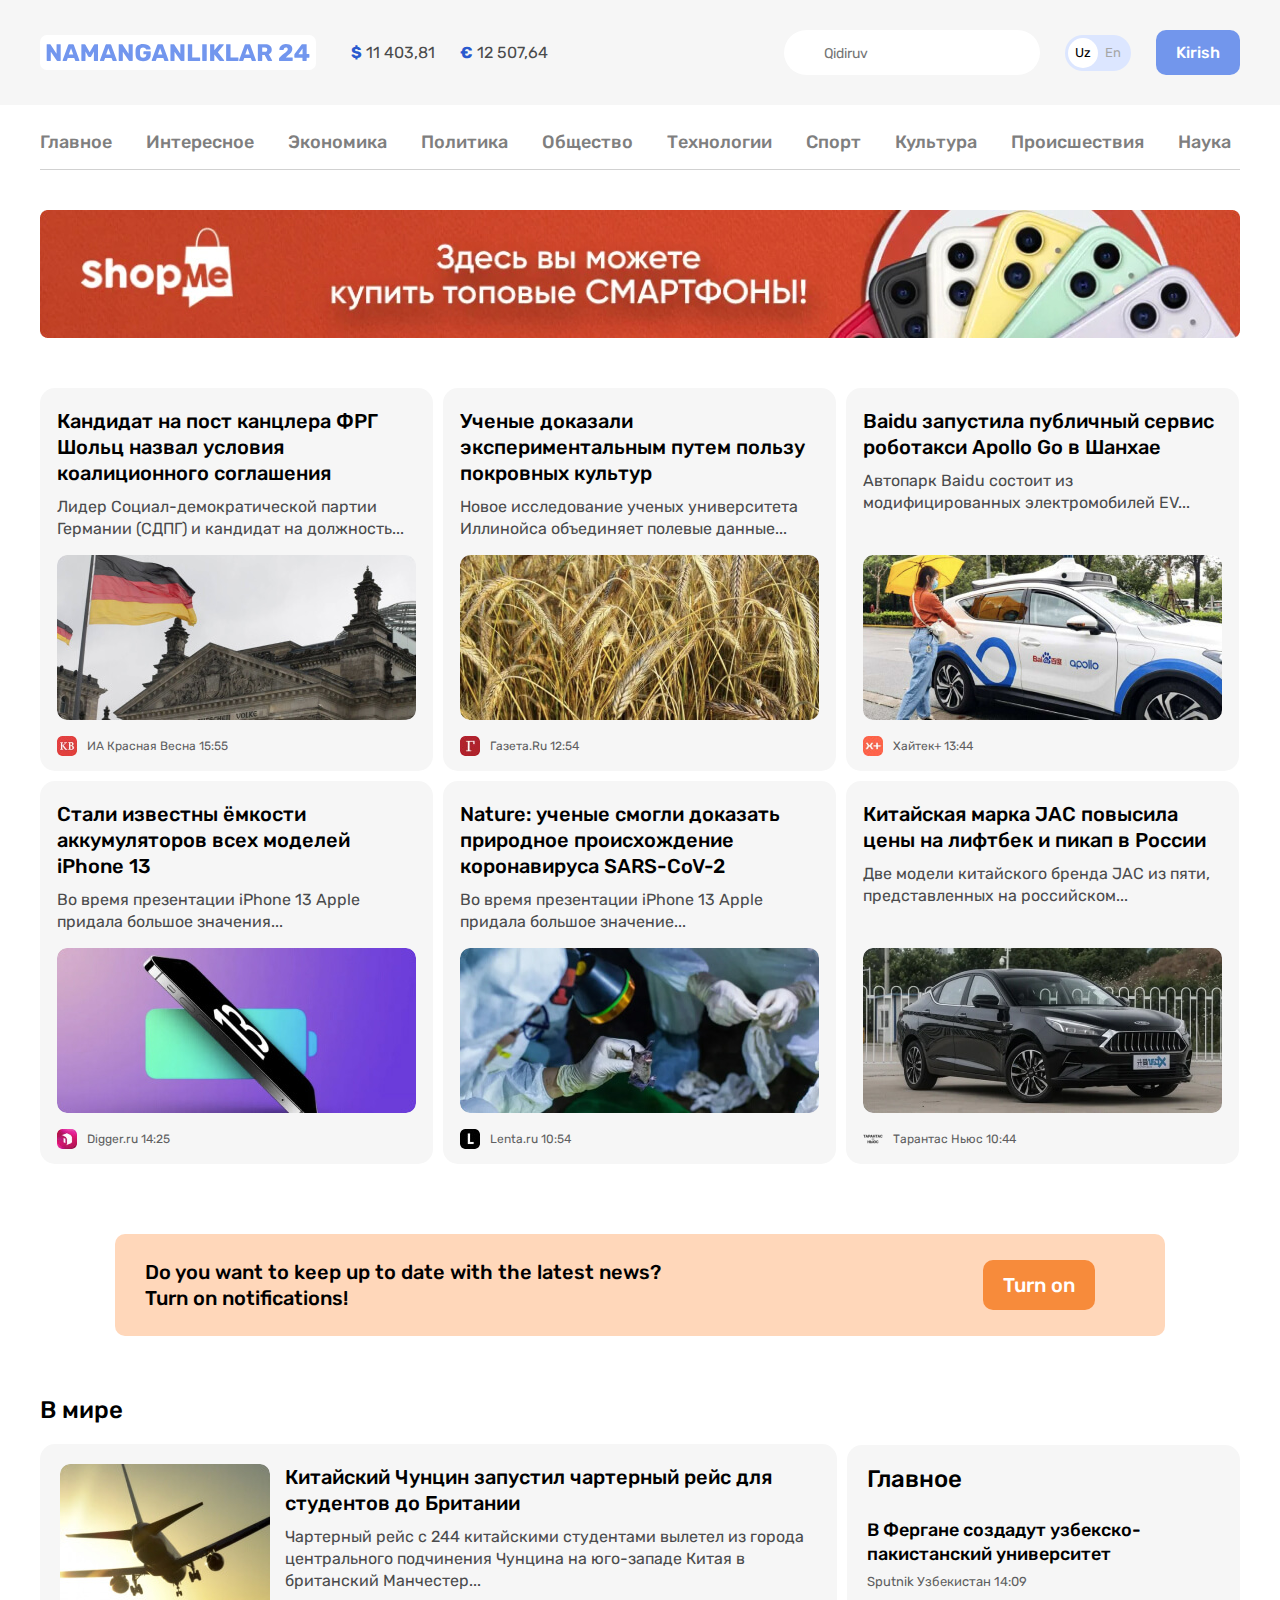
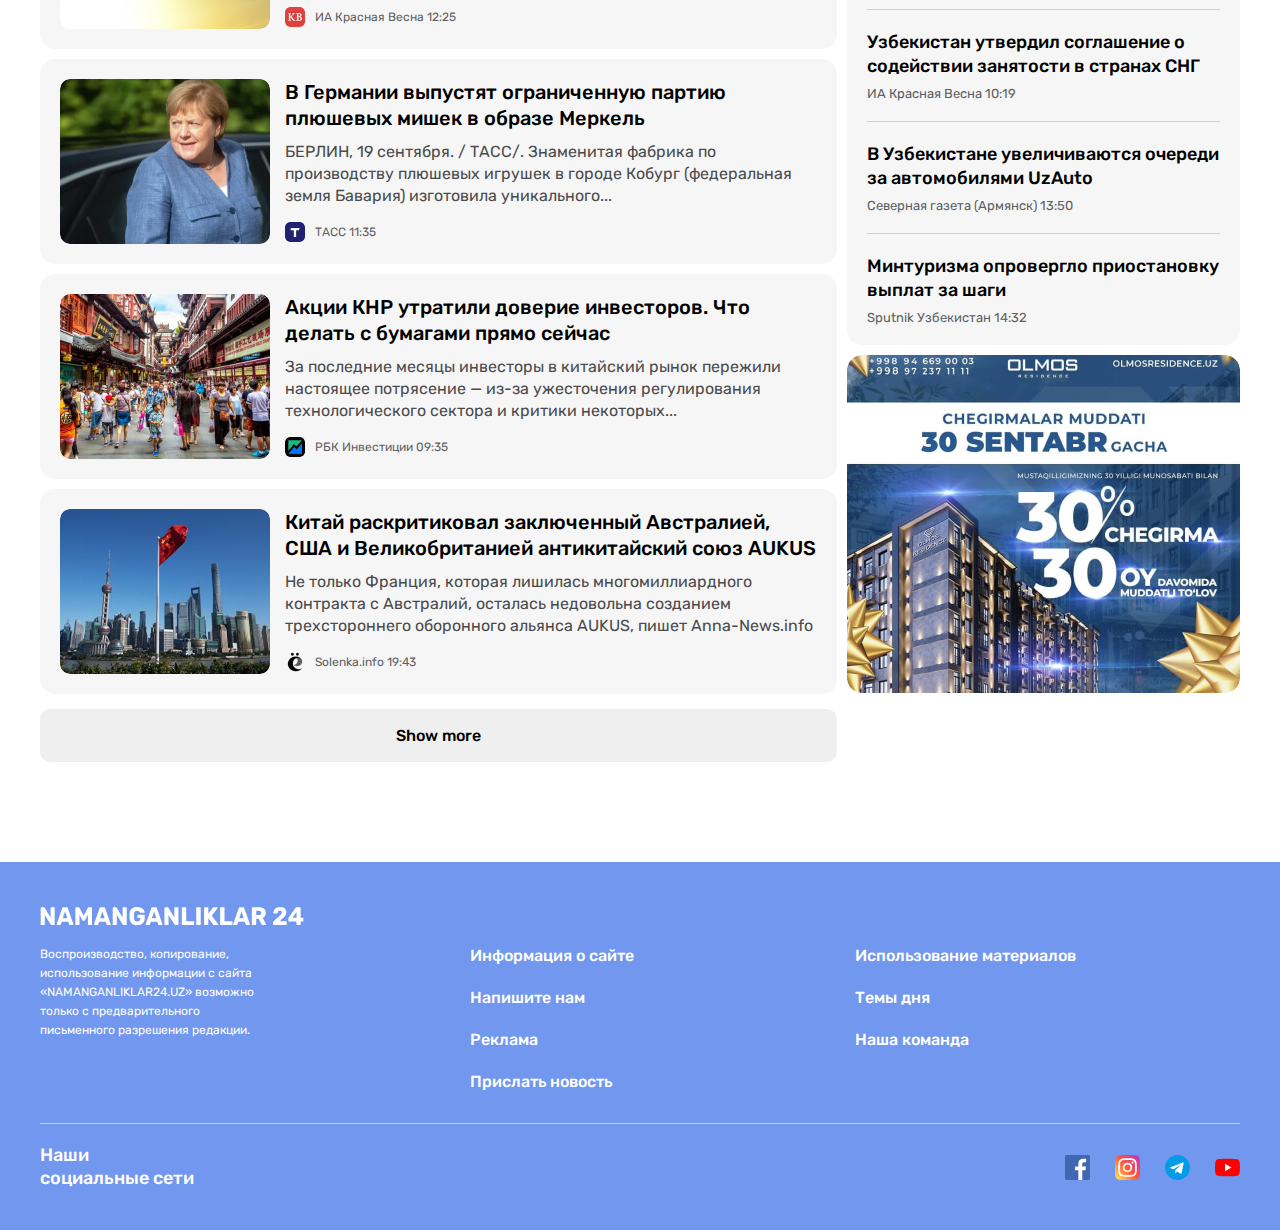
==== commit d336b9c2: "Add site-footer" ====
--- a/index.html
+++ b/index.html
@@ -444,6 +444,82 @@
     </div>
   </main>
 
+  <!-- SITE-FOOTER -->
+
+  <footer class="site-footer">
+    <div class="container">
+      <div class="site-footer-logo-wrapper">
+        <a class="site-footer-logo" href="">
+          <img class="site-footer-logo-img" src="img/logo-white.svg" alt="N24 logo" width="264" height="28">
+        </a>
+      </div>
+
+      <div class="site-footer-about-links">
+        <div class="site-footer-about">Воспроизводство, копирование, использование информации с сайта «NAMANGANLIKLAR24.UZ» возможно только с предварительного письменного разрешения редакции.
+        </div>
+        <div class="site-footer-links-wrapper">
+
+          <ul class="site-footer-links">
+            <li class="site-footer-links-item">
+              <a class="site-footer-link" href="#">Информация о сайте</a>
+            </li>
+            <li class="site-footer-links-item">
+              <a class="site-footer-link" href="#">Напишите нам</a>
+            </li>
+            <li class="site-footer-links-item">
+              <a class="site-footer-link" href="#">Реклама</a>
+            </li>
+            <li class="site-footer-links-item">
+              <a class="site-footer-link" href="#">Прислать новость</a>
+            </li>
+          </ul>
+
+          <ul class="site-footer-links">
+            <li class="site-footer-links-item">
+              <a class="site-footer-link" href="#">Использование материалов</a>
+            </li>
+            <li class="site-footer-links-item">
+              <a class="site-footer-link" href="#">Темы дня</a>
+            </li>
+            <li class="site-footer-links-item">
+              <a class="site-footer-link" href="#">Наша команда</a>
+            </li>
+          </ul>
+
+        </div>
+      </div>
+
+      <hr class="site-footer-divider">
+
+
+      <div class="site-footer-socials">
+        <h2 class="site-footer-socials-heading">Наши социальные сети</h2>
+        <ul class="site-footer-socials-list">
+          <li class="site-footer-socials-item">
+            <a class="site-footer-socials-link" href="#">
+              <img class="site-footer-socials-icon" src="img/icon-facebook.svg" alt="Facebook" width="25" height="25">
+            </a>
+          </li>
+          <li class="site-footer-socials-item">
+            <a class="site-footer-socials-link" href="#">
+              <img class="site-footer-socials-icon" src="img/icon-instagram.svg" alt="Instagram" width="25" height="25">
+            </a>
+          </li>
+          <li class="site-footer-socials-item">
+            <a class="site-footer-socials-link" href="#">
+              <img class="site-footer-socials-icon" src="img/icon-telegram.svg" alt="Telegram" width="25" height="25">
+            </a>
+          </li>
+          <li class="site-footer-socials-item">
+            <a class="site-footer-socials-link" href="#">
+              <img class="site-footer-socials-icon" src="img/icon-youtube.svg" alt="YouTube" width="25" height="25">
+            </a>
+          </li>
+        </ul>
+      </div>
+    </div>
+  </footer>
+
 
 
 
--- a/css/style.css
+++ b/css/style.css
@@ -653,4 +653,109 @@
   height: 338px;
   object-fit: cover;
   border-radius: 15px;
-}+}
+
+
+/* SITE-FOOTER */
+
+.site-footer {
+  padding-top: 40px;
+  padding-bottom: 40px;
+  background-color: #7297ef;
+  color: #fff;
+}
+.site-footer *:focus{
+  outline: 2px dashed #fff;
+}
+
+.site-footer-logo-wrapper {
+  display: flex;
+  margin-bottom: 15px;
+}
+.site-footer-logo {
+  display: flex;
+}
+.site-footer-logo:hover{
+  opacity: 0.8;
+}
+.site-footer-logo:active{
+  opacity: 0.6;
+}
+
+.site-footer-logo-img {
+  width: 264px;
+  height: 28px;
+  object-fit: contain;
+}
+.site-footer-about-links {
+  display: flex;
+}
+.site-footer-about {
+  width: 230px;
+  margin-right: 200px;
+  font-size: 12px;
+  line-height: 19px;
+}
+.site-footer-links-wrapper {
+  display: flex;
+  flex-grow: 1;
+}
+.site-footer-links {
+  width: 50%;
+  padding-left: 0;
+  padding-right: 24px;
+  margin: 0;
+  list-style: none;
+  font-weight: 500;
+
+}
+.site-footer-links-item:not(:last-child) {
+  margin-bottom: 20px;
+}
+.site-footer-link {
+  display: inline-block;
+  color: #fff;
+  text-decoration: none;
+}
+.site-footer-link:hover{
+  text-decoration: underline;
+}
+
+.site-footer-divider {
+  height: 1px;
+  border: 0;
+  margin-top: 30px;
+  margin-bottom: 20px;
+  background-color: #cecece;
+}
+.site-footer-socials {
+  display: flex;
+  justify-content: space-between;
+  align-items: center;
+}
+.site-footer-socials-heading {
+  width: 161px;
+  margin: 0;
+  font-size: 18px;
+  font-weight: 500;
+  line-height: 23px;
+}
+.site-footer-socials-list {
+  display: flex;
+  align-items: center;
+  padding: 0;
+  margin: 0;
+  list-style: none;
+}
+.site-footer-socials-item:not(:last-child) {
+  margin-right: 25px;
+}
+.site-footer-socials-link {
+  display: flex;
+}
+.site-footer-socials-icon {
+  flex-shrink: 0;
+  width: 25px;
+  height: 25px;
+  object-fit: contain;
+}
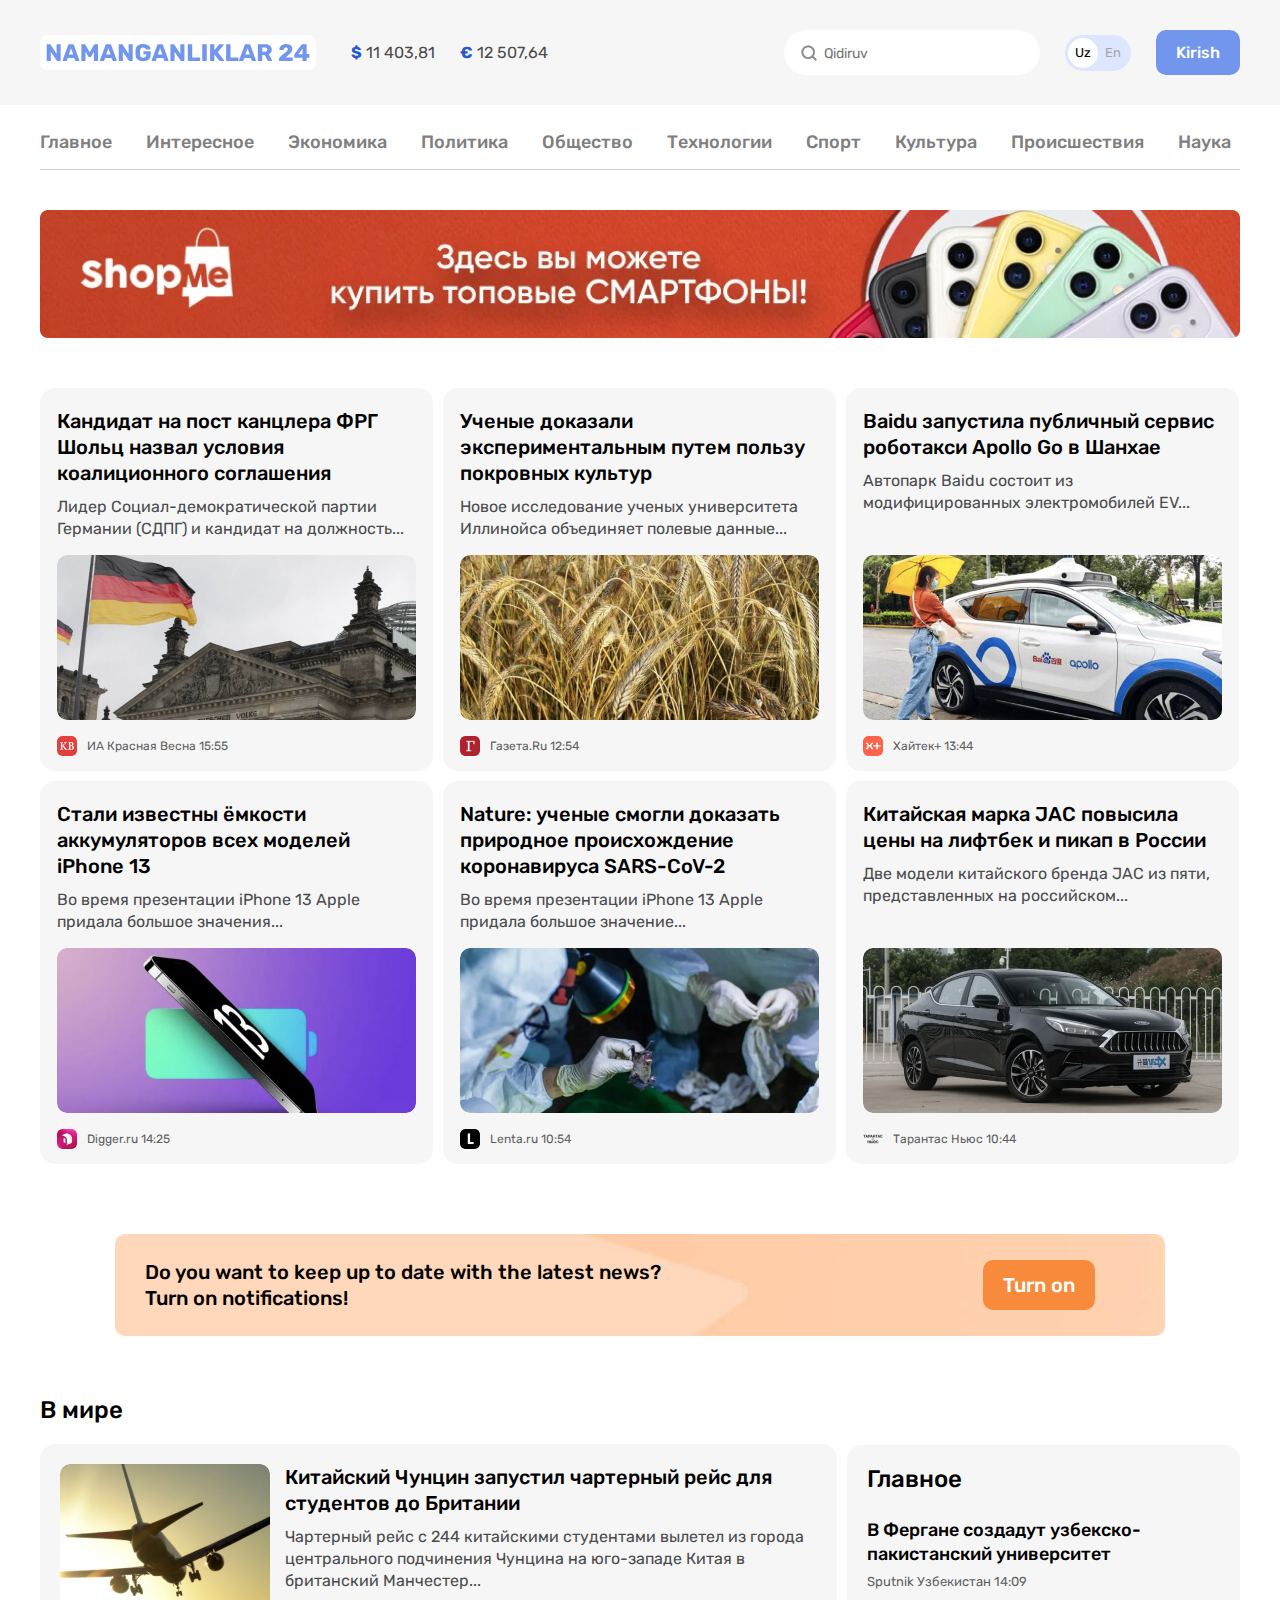
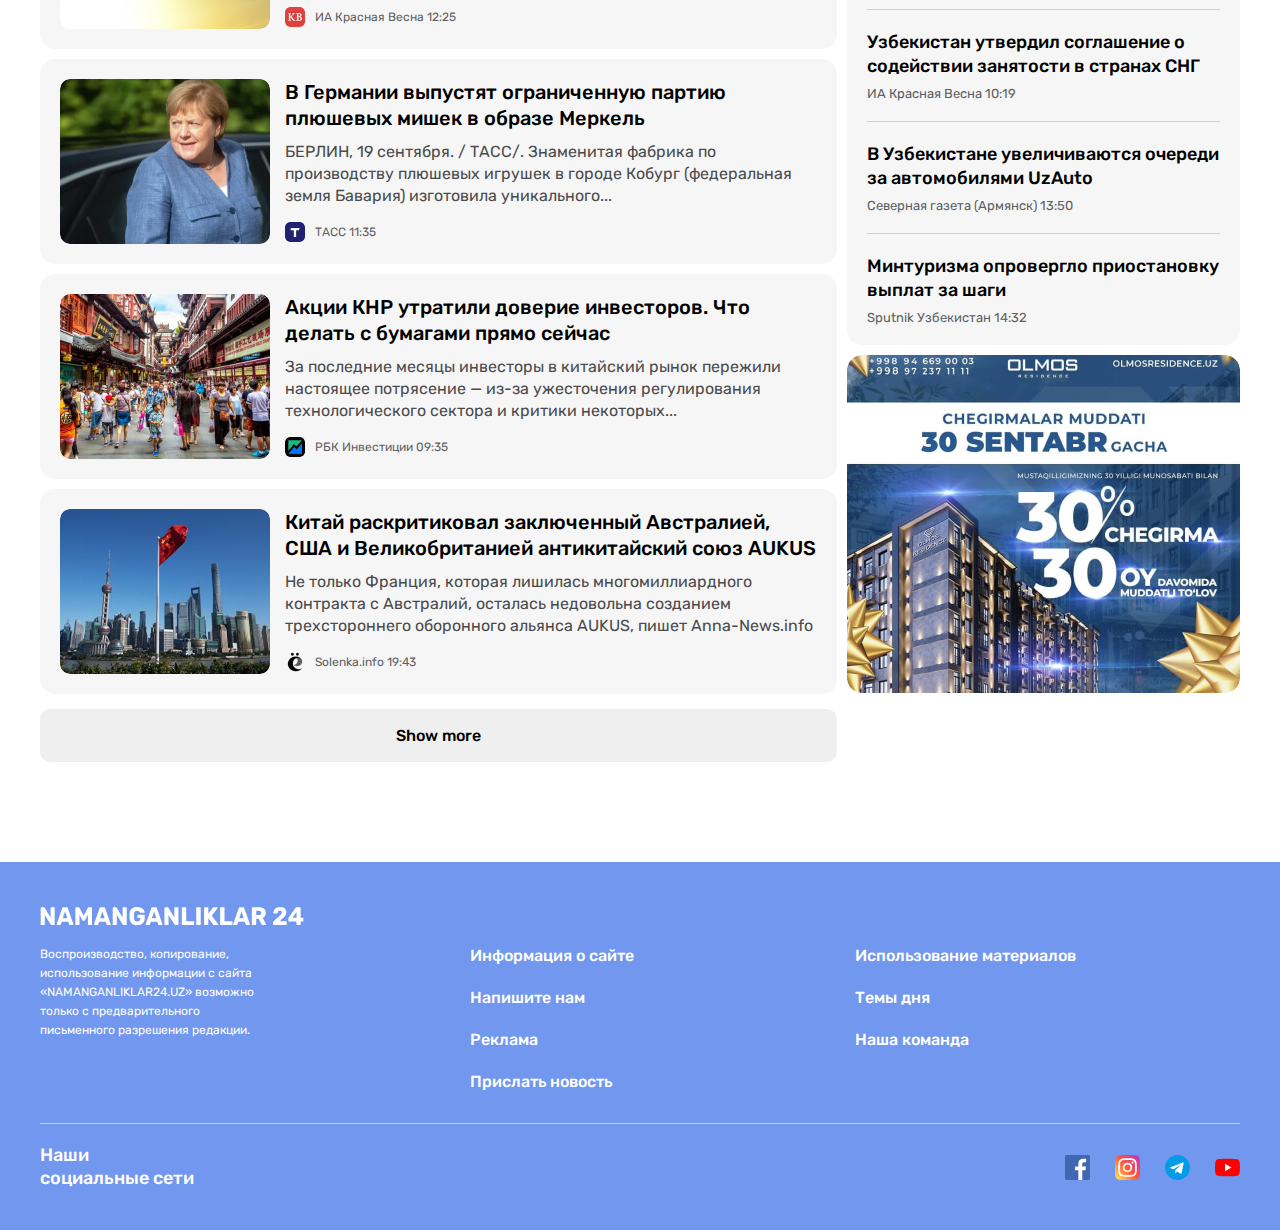
==== commit 69025767: "Add style min css file" ====
--- a/index.html
+++ b/index.html
@@ -12,8 +12,9 @@
   <link href="https://fonts.googleapis.com/css2?family=Rubik:wght@400;500;700&display=swap" rel="stylesheet">
   
   <!-- STYLE -->
-  <link rel="stylesheet" href="../css/normalize.css">
-  <link rel="stylesheet" href="../css/style.css">
+  <!-- <link rel="stylesheet" href="../css/normalize.css"> -->
+  <!-- <link rel="stylesheet" href="../css/style.css"> -->
+  <link rel="stylesheet" href="css/style.min.css">
 </head>
 <body>
   <!-- SITE HEADER -->
@@ -56,16 +57,16 @@
     <div class="container">
       <nav class="sitenav">
         <ul class="sitenav-list">
-          <li class="sitenav-item"><a class="sitenav-link" href="#">Главное</a></li>
-          <li class="sitenav-item"><a class="sitenav-link" href="#">Интересное</a></li>
-          <li class="sitenav-item"><a class="sitenav-link" href="#">Экономика</a></li>
-          <li class="sitenav-item"><a class="sitenav-link" href="#">Политика</a></li>
-          <li class="sitenav-item"><a class="sitenav-link" href="#">Общество</a></li>
-          <li class="sitenav-item"><a class="sitenav-link" href="#">Технологии</a></li>
-          <li class="sitenav-item"><a class="sitenav-link" href="#">Спорт</a></li>
-          <li class="sitenav-item"><a class="sitenav-link" href="#">Культура</a></li>
-          <li class="sitenav-item"><a class="sitenav-link" href="#">Происшествия</a></li>
-          <li class="sitenav-item"><a class="sitenav-link" href="#">Наука</a></li>
+          <li class="sitenav-item"><a class="sitenav-link" href="index.html">Главное</a></li>
+          <li class="sitenav-item"><a class="sitenav-link" href="news-list.html">Интересное</a></li>
+          <li class="sitenav-item"><a class="sitenav-link" href="news-list.html">Экономика</a></li>
+          <li class="sitenav-item"><a class="sitenav-link" href="news-list.html">Политика</a></li>
+          <li class="sitenav-item"><a class="sitenav-link" href="news-list.html">Общество</a></li>
+          <li class="sitenav-item"><a class="sitenav-link" href="news-list.html">Технологии</a></li>
+          <li class="sitenav-item"><a class="sitenav-link" href="news-list.html">Спорт</a></li>
+          <li class="sitenav-item"><a class="sitenav-link" href="news-list.html">Культура</a></li>
+          <li class="sitenav-item"><a class="sitenav-link" href="news-list.html">Происшествия</a></li>
+          <li class="sitenav-item"><a class="sitenav-link" href="news-list.html">Наука</a></li>
         </ul>
       </nav>
       <!-- SITE-HEADER-BANNER -->
--- a/css/style.css
+++ b/css/style.css
@@ -151,6 +151,10 @@
   border-radius: 60px;
   font-size: 14px;
   line-height: normal;
+  background-image: url(../img/icon-search.svg);
+  background-repeat: no-repeat;
+  background-size: 20px;
+  background-position: 15px center;
 }
 
 
@@ -177,14 +181,18 @@
   color: #000;
 }
 
+/* SITENAV */
+
 .sitenav {
   padding-top: 12px;
   padding-bottom: 12px;
-  margin-bottom: 40px;
   border-bottom: 1px solid #d1d1d1;
   font-size: 18px;
   font-weight: 500;
   line-height: normal;
+}
+.sitenav:not(:last-child){
+  margin-bottom: 40px;
 }
 .sitenav-list {
   display: flex;
@@ -302,7 +310,12 @@
   padding: 25px 70px 25px 30px;
   margin: 60px 75px;
   border-radius: 10px;
-  background-color: #ffd7ba
+  background-color: #ffd7ba;
+  background-image: url("../img/notification-cta-bg.jpg");
+  background-repeat: no-repeat;
+  background-size: cover;
+  background-position: center center;
+  
 }
 .notification-cta-text {
   font-size: 20px;
@@ -655,6 +668,9 @@
   border-radius: 15px;
 }
 
+.sidebar-ad-img-tall{
+  height: 553px;
+}
 
 /* SITE-FOOTER */
 
@@ -759,3 +775,112 @@
   height: 25px;
   object-fit: contain;
 }
+
+/* FORM */
+.form-groups-wrapper{
+  display: flex;
+  justify-content: space-between;
+}
+
+.form-groups-wrapper:not(:last-child){
+  margin-bottom: 10px;
+}
+
+.form-group:not(:last-child){
+  margin-bottom: 10px;
+}
+
+.form-groups-wrapper .form-group{
+  width: calc(50% - 5px);
+  margin-bottom: 0;
+}
+
+.form-field{
+  display: block;
+  width: 100%;
+  padding: 18px 20px;
+  border: 1px solid rgba(0, 0, 0, 0.2);
+  border-radius: 10px;
+}
+
+.form-field-textarea{
+  resize: vertical;
+  min-height: 180px;
+}
+
+
+/* DEFIFINITIONS-CARD */
+
+.definitions-card {
+  padding: 20px 25px;
+  margin: 0;
+  border-radius: 10px;
+  background-color: #f6f6f6;
+  color: #000;
+}
+.definitions-card-item {
+  padding-top: 20px;
+  padding-bottom: 20px;
+}
+.definitions-card-item:not(:last-child){
+  border-bottom: 1px solid #d2d2d2;
+}
+
+.definitions-card-title {
+  margin-bottom: 7px;
+  font-size: 20px;
+  font-weight: 500;
+  line-height: 24px;
+}
+.definitions-card-value {
+  margin: 0;
+  font-size: 16px;
+  line-height: 19px;
+}
+
+
+/* CONTACT-PAGE */
+
+.contact-page-heading{
+  margin-top: 0;
+  margin-bottom: 20px;
+  font-size: 24px;
+  font-weight: 500;
+  line-height: auto;
+  color: #000;
+}
+
+.contact-page-content{
+  display: flex;
+}
+
+.contact-page-form{
+  width: 696px;
+  display: flex;
+  flex-direction: column;
+}
+
+.contact-page-form-submit{
+  align-self: end;
+  margin-top: 20px;
+}
+
+.contact-page-info{
+  width: 494px;
+  margin-left: 10px;
+}
+
+
+/* RETINA-BGS */
+
+@media
+only screen and (-webkit-min-device-pixel-ratio: 2),
+only screen and (   min--moz-device-pixel-ratio: 2),
+only screen and (     -o-min-device-pixel-ratio: 2/1),
+only screen and (        min-device-pixel-ratio: 2),
+only screen and (                min-resolution: 192dpi),
+only screen and (                min-resolution: 2dppx) { 
+  .notification-cta{
+    background-image: url("../img/notification-cta-bg@2x.png");
+  }
+}
--- a/css/style.min.css
+++ b/css/style.min.css
@@ -0,0 +1 @@
+/*! normalize.css v8.0.1 | MIT License | github.com/necolas/normalize.css */html{line-height:1.15;-webkit-text-size-adjust:100%}body{margin:0}main{display:block}h1{font-size:2em;margin:.67em 0}hr{-webkit-box-sizing:content-box;box-sizing:content-box;height:0;overflow:visible}pre{font-family:monospace,monospace;font-size:1em}a{background-color:transparent}abbr[title]{border-bottom:0;text-decoration:underline;-webkit-text-decoration:underline dotted;text-decoration:underline dotted}b,strong{font-weight:bolder}code,kbd,samp{font-family:monospace,monospace;font-size:1em}small{font-size:80%}sub,sup{font-size:75%;line-height:0;position:relative;vertical-align:baseline}sub{bottom:-0.25em}sup{top:-0.5em}img{border-style:none}button,input,optgroup,select,textarea{font-family:inherit;font-size:100%;line-height:1.15;margin:0}button,input{overflow:visible}button,select{text-transform:none}button,[type="button"],[type="reset"],[type="submit"]{-webkit-appearance:button}button::-moz-focus-inner,[type="button"]::-moz-focus-inner,[type="reset"]::-moz-focus-inner,[type="submit"]::-moz-focus-inner{border-style:none;padding:0}button:-moz-focusring,[type="button"]:-moz-focusring,[type="reset"]:-moz-focusring,[type="submit"]:-moz-focusring{outline:1px dotted ButtonText}fieldset{padding:.35em .75em .625em}legend{-webkit-box-sizing:border-box;box-sizing:border-box;color:inherit;display:table;max-width:100%;padding:0;white-space:normal}progress{vertical-align:baseline}textarea{overflow:auto}[type="checkbox"],[type="radio"]{-webkit-box-sizing:border-box;box-sizing:border-box;padding:0}[type="number"]::-webkit-inner-spin-button,[type="number"]::-webkit-outer-spin-button{height:auto}[type="search"]{-webkit-appearance:textfield;outline-offset:-2px}[type="search"]::-webkit-search-decoration{-webkit-appearance:none}::-webkit-file-upload-button{-webkit-appearance:button;font:inherit}details{display:block}summary{display:list-item}template{display:none}[hidden]{display:none}*{-webkit-box-sizing:border-box;box-sizing:border-box}html{height:100%;scroll-behavior:smooth}body{display:-webkit-box;display:-ms-flexbox;display:flex;-webkit-box-orient:vertical;-webkit-box-direction:normal;-ms-flex-direction:column;flex-direction:column;height:100%;padding:0;margin:0;font-family:"Rubik","Arial",sans-serif;font-size:16px;line-height:22px;background-color:#fff;color:#4a4b4c}img{max-width:100%;height:auto}*:focus{outline:2px dashed #7296ec;outline-offset:2px}.button{display:inline-block;padding:13px 20px;border:0;border-radius:10px;font-size:16px;line-height:normal;font-weight:500;text-decoration:none;text-align:center;cursor:pointer}.button:hover{opacity:.8}.button:active{opacity:.6}.button-block{display:block;width:100%}.button-primary{background:#7296ec;color:#fff}.button-orange{font-weight:500;font-size:20px;line-height:24px;background-color:#f78b3b;color:#fff}.container{width:100%;max-width:1240px;padding-left:20px;padding-right:20px;margin-left:auto;margin-right:auto}.site-header-top{padding-top:30px;padding-bottom:30px;margin-bottom:10px;background-color:#f6f6f6}.site-header-top-container{display:-webkit-box;display:-ms-flexbox;display:flex;-webkit-box-align:center;-ms-flex-align:center;align-items:center}.site-header-logo{display:-webkit-box;display:-ms-flexbox;display:flex;padding:8px 6px;margin-right:35px;border-radius:7px;background-color:#fff}.site-header-logo:hover{opacity:.8}.site-header-logo:active{opacity:.6}.currency-rates{display:-webkit-box;display:-ms-flexbox;display:flex;-webkit-box-align:center;-ms-flex-align:center;align-items:center;padding:0;margin:0;margin-right:auto;list-style:none}.currency-rates-item:not(:last-child){margin-right:25px}.currency-rates-type{color:#2959ce}.global-search-form{margin-right:25px}.global-search-form-input{padding-left:40px;padding-right:20px;padding-top:15px;padding-bottom:13px;border:0;border-radius:60px;font-size:14px;line-height:normal;background-image:url(../img/icon-search.svg);background-repeat:no-repeat;background-size:20px;background-position:15px center}.lang-toggle{display:-webkit-box;display:-ms-flexbox;display:flex;padding:3px;margin-right:25px;border-radius:39px;background-color:#dce6ff}.lang-toggle-link{width:30px;height:30px;border-radius:50%;font-size:13px;line-height:30px;color:#a6a6a6;text-align:center;text-decoration:none}.lang-toggle-link-active{background-color:#fff;color:#000}.sitenav{padding-top:12px;padding-bottom:12px;border-bottom:1px solid #d1d1d1;font-size:18px;font-weight:500;line-height:normal}.sitenav:not(:last-child){margin-bottom:40px}.sitenav-list{display:-webkit-box;display:-ms-flexbox;display:flex;-ms-flex-wrap:wrap;flex-wrap:wrap;-webkit-box-align:center;-ms-flex-align:center;align-items:center;padding:0;margin:0;list-style:none}.sitenav-item{margin-top:4px;margin-bottom:4px}.sitenav-item:not(:last-child){margin-right:34px}.sitenav-link{display:block;color:#7f7f7f;text-decoration:none}.sitenav-link:hover{color:#7296ec}.sitenav-link:active{opacity:.6}.site-header-banner-link{display:-webkit-box;display:-ms-flexbox;display:flex}.main-content{-webkit-box-flex:1;-ms-flex-positive:1;flex-grow:1;padding-top:50px;padding-bottom:100px}.news-grid{display:-webkit-box;display:-ms-flexbox;display:flex;-ms-flex-wrap:wrap;flex-wrap:wrap;margin-left:-10px}.news-grid-item{width:393px;margin-left:10px;margin-bottom:10px}.article-card{display:-webkit-box;display:-ms-flexbox;display:flex;-webkit-box-orient:vertical;-webkit-box-direction:normal;-ms-flex-direction:column;flex-direction:column;padding:20px 17px 15px;border-radius:15px;background-color:#f6f6f6}.article-card-title{margin-top:0;margin-bottom:10px;font-size:20px;font-weight:500;line-height:26px}.article-card-link{display:inline-block;color:#000;text-decoration:none}.article-card-link:hover{color:#7296ec}.article-card-link:active{opacity:.6}.article-card-text{margin-top:0;margin-bottom:15px}.article-card-img{width:360px;height:165px;margin-top:auto;margin-bottom:16px;border-radius:10px;-o-object-fit:cover;object-fit:cover}.article-card-footer{display:-webkit-box;display:-ms-flexbox;display:flex;-webkit-box-align:center;-ms-flex-align:center;align-items:center}.article-card-source-icon{width:20px;height:20px;margin-right:10px;border-radius:5px}.article-card-source-time{font-size:12px;line-height:normal;color:#5e5f61}.notification-cta{display:-webkit-box;display:-ms-flexbox;display:flex;-webkit-box-pack:justify;-ms-flex-pack:justify;justify-content:space-between;-webkit-box-align:center;-ms-flex-align:center;align-items:center;padding:25px 70px 25px 30px;margin:60px 75px;border-radius:10px;background-color:#ffd7ba;background-image:url("../img/notification-cta-bg.jpg");background-repeat:no-repeat;background-size:cover;background-position:center center}.notification-cta-text{font-size:20px;font-weight:500;line-height:26px;color:#000}.global-news-heading{margin-top:0;margin-bottom:20px;font-size:24px;font-weight:500;line-height:normal;color:#000}.news-list{display:-webkit-box;display:-ms-flexbox;display:flex;-webkit-box-orient:vertical;-webkit-box-direction:normal;-ms-flex-direction:column;flex-direction:column;margin-bottom:15px}.news-list-item:not(:last-child){margin-bottom:10px}.article-card-horizontal{display:-webkit-box;display:-ms-flexbox;display:flex;-ms-flex-line-pack:start;align-content:flex-start;padding:20px;border-radius:15px;background-color:#f6f6f6}.article-card-horizontal-img{width:210px;height:165px;margin-right:15px;border-radius:10px;-o-object-fit:cover;object-fit:cover}.article-card-horizontal-content{-webkit-box-flex:1;-ms-flex-positive:1;flex-grow:1}.article-card-horizontal-title{margin-top:0;margin-bottom:10px;font-size:20px;font-weight:500;line-height:26px}.article-card-horizontal-link{display:inline-block;color:#000;text-decoration:none}.article-card-horizontal-link:hover{color:#7296ec}.article-card-horizontal-link:active{opacity:.6}.article-card-horizontal-text{margin-top:0;margin-bottom:15px;font-size:16px;line-height:22px}.article-card-horizontal-footer{display:-webkit-box;display:-ms-flexbox;display:flex;-webkit-box-align:center;-ms-flex-align:center;align-items:center}.article-card-horizontal-source-icon{width:20px;height:20px;margin-right:10px;-o-object-fit:cover;object-fit:cover;border-radius:5px}.article-card-horizontal-source-time{font-size:12px;line-height:normal;color:#5e5f61}.news-list-more-button{padding:17px}.layout-2-1{display:-webkit-box;display:-ms-flexbox;display:flex;-webkit-box-align:start;-ms-flex-align:start;align-items:flex-start}.layout-2-1-main{width:797px;margin-right:10px}.layout-2-1-sidebar{width:393px;margin-top:49px}.layout-2-1-sidebar-item:not(:last-child){margin-bottom:10px}.sidebar-news-card{padding:20px;border-radius:15px;background-color:#f6f6f6;color:#000}.sidebar-news-card-heading{margin-top:0;margin-bottom:25px;font-size:24px;font-weight:500;line-height:normal}.sidebar-news-card-list{padding:0;margin:0;list-style:none}.sidebar-news-card-item{padding-top:20px;padding-bottom:20px}.sidebar-news-card-item:first-child{padding-top:0}.sidebar-news-card-item:last-child{padding-bottom:0}.sidebar-news-card-item:not(:last-child){border-bottom:1px solid #d2d2d2}.sidebar-news-card-title{margin-top:0;margin-bottom:8px;font-size:18px;font-weight:500;line-height:24px}.sidebar-news-card-ink{display:inline-block;color:#000;text-decoration:none}.sidebar-news-card-ink:hover{color:#7296ec}.sidebar-news-card-ink:active{opacity:.6}.sidebar-news-card-source-time{font-size:13px;line-height:normal;color:#5e5f61}.sidebar-ad-link{display:-webkit-box;display:-ms-flexbox;display:flex}.sidebar-ad-img{width:393px;height:338px;-o-object-fit:cover;object-fit:cover;border-radius:15px}.sidebar-ad-img-tall{height:553px}.site-footer{padding-top:40px;padding-bottom:40px;background-color:#7297ef;color:#fff}.site-footer *:focus{outline:2px dashed #fff}.site-footer-logo-wrapper{display:-webkit-box;display:-ms-flexbox;display:flex;margin-bottom:15px}.site-footer-logo{display:-webkit-box;display:-ms-flexbox;display:flex}.site-footer-logo:hover{opacity:.8}.site-footer-logo:active{opacity:.6}.site-footer-logo-img{width:264px;height:28px;-o-object-fit:contain;object-fit:contain}.site-footer-about-links{display:-webkit-box;display:-ms-flexbox;display:flex}.site-footer-about{width:230px;margin-right:200px;font-size:12px;line-height:19px}.site-footer-links-wrapper{display:-webkit-box;display:-ms-flexbox;display:flex;-webkit-box-flex:1;-ms-flex-positive:1;flex-grow:1}.site-footer-links{width:50%;padding-left:0;padding-right:24px;margin:0;list-style:none;font-weight:500}.site-footer-links-item:not(:last-child){margin-bottom:20px}.site-footer-link{display:inline-block;color:#fff;text-decoration:none}.site-footer-link:hover{text-decoration:underline}.site-footer-divider{height:1px;border:0;margin-top:30px;margin-bottom:20px;background-color:#cecece}.site-footer-socials{display:-webkit-box;display:-ms-flexbox;display:flex;-webkit-box-pack:justify;-ms-flex-pack:justify;justify-content:space-between;-webkit-box-align:center;-ms-flex-align:center;align-items:center}.site-footer-socials-heading{width:161px;margin:0;font-size:18px;font-weight:500;line-height:23px}.site-footer-socials-list{display:-webkit-box;display:-ms-flexbox;display:flex;-webkit-box-align:center;-ms-flex-align:center;align-items:center;padding:0;margin:0;list-style:none}.site-footer-socials-item:not(:last-child){margin-right:25px}.site-footer-socials-link{display:-webkit-box;display:-ms-flexbox;display:flex}.site-footer-socials-icon{-ms-flex-negative:0;flex-shrink:0;width:25px;height:25px;-o-object-fit:contain;object-fit:contain}.form-groups-wrapper{display:-webkit-box;display:-ms-flexbox;display:flex;-webkit-box-pack:justify;-ms-flex-pack:justify;justify-content:space-between}.form-groups-wrapper:not(:last-child){margin-bottom:10px}.form-group:not(:last-child){margin-bottom:10px}.form-groups-wrapper .form-group{width:calc(50% - 5px);margin-bottom:0}.form-field{display:block;width:100%;padding:18px 20px;border:1px solid rgba(0,0,0,0.2);border-radius:10px}.form-field-textarea{resize:vertical;min-height:180px}.definitions-card{padding:20px 25px;margin:0;border-radius:10px;background-color:#f6f6f6;color:#000}.definitions-card-item{padding-top:20px;padding-bottom:20px}.definitions-card-item:not(:last-child){border-bottom:1px solid #d2d2d2}.definitions-card-title{margin-bottom:7px;font-size:20px;font-weight:500;line-height:24px}.definitions-card-value{margin:0;font-size:16px;line-height:19px}.contact-page-heading{margin-top:0;margin-bottom:20px;font-size:24px;font-weight:500;line-height:auto;color:#000}.contact-page-content{display:-webkit-box;display:-ms-flexbox;display:flex}.contact-page-form{width:696px;display:-webkit-box;display:-ms-flexbox;display:flex;-webkit-box-orient:vertical;-webkit-box-direction:normal;-ms-flex-direction:column;flex-direction:column}.contact-page-form-submit{-ms-flex-item-align:end;-ms-grid-row-align:end;align-self:end;margin-top:20px}.contact-page-info{width:494px;margin-left:10px}@media only screen and (-webkit-min-device-pixel-ratio:2),only screen and (-o-min-device-pixel-ratio:2/1),only screen and (min-device-pixel-ratio:2),only screen and (-webkit-min-device-pixel-ratio:2),only screen and (-o-min-device-pixel-ratio:2/1),only screen and (min-resolution:192dpi),only screen and (min-resolution:2dppx){.notification-cta{background-image:url("../img/notification-cta-bg@2x.png")}}